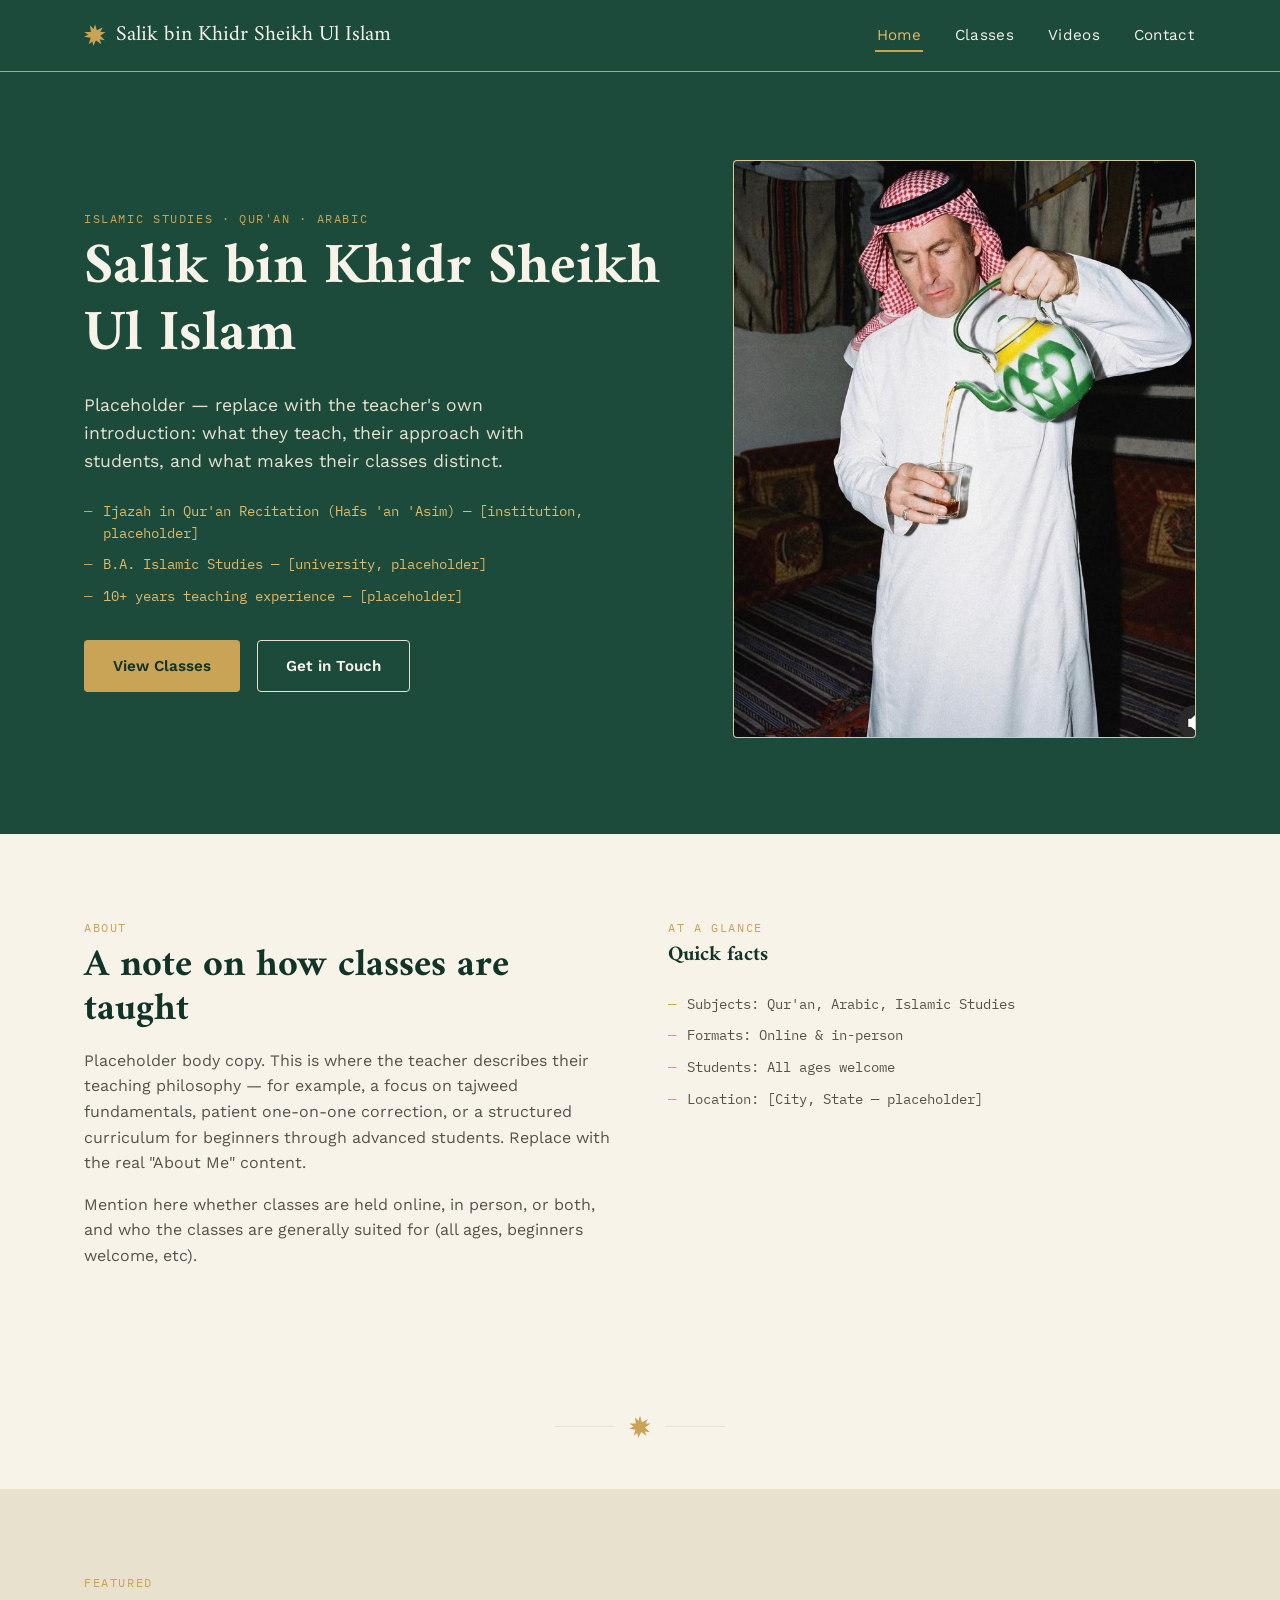
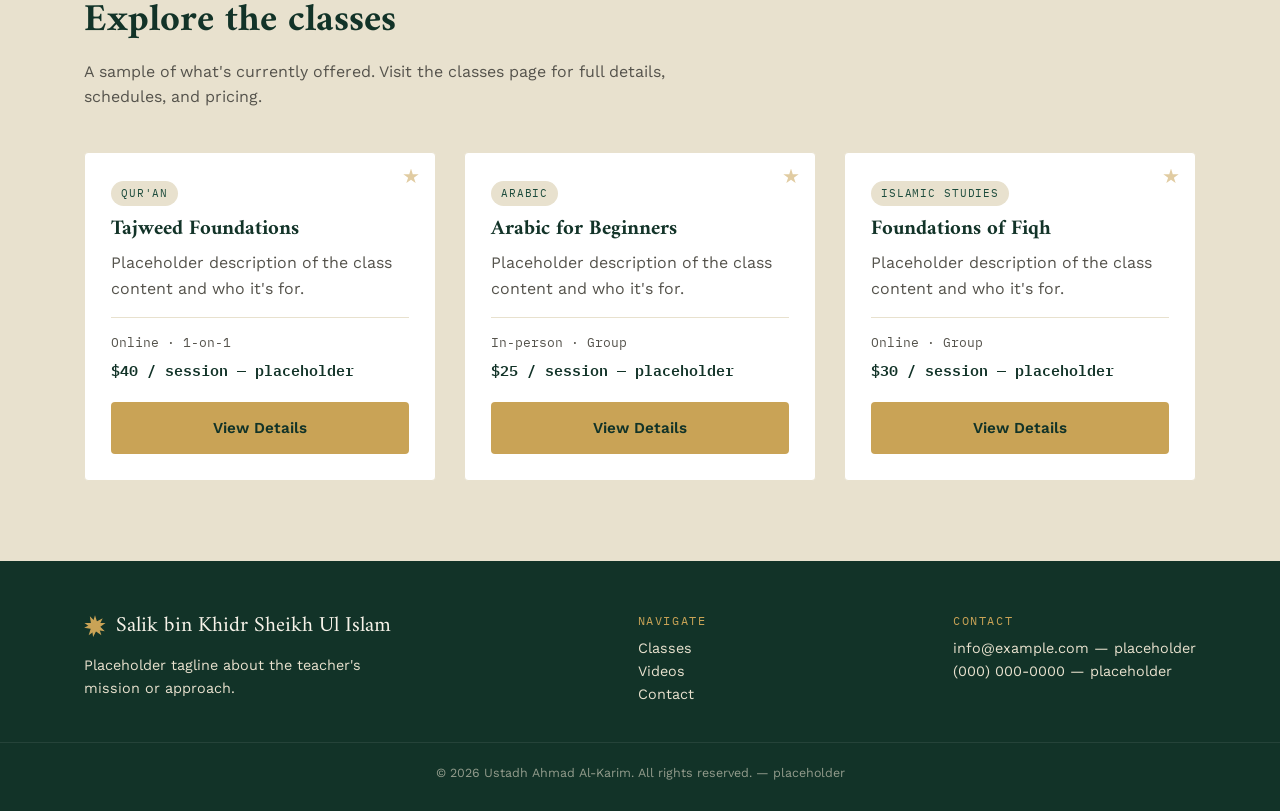
==== index.html @ 5590d470 "Added a home page, contact page, classes page, script page, css page, and video page. Goals: get fee" ====
<!DOCTYPE html>
<html lang="en">
<head>
<meta charset="UTF-8">
<meta name="viewport" content="width=device-width, initial-scale=1.0">
<title>Salik bin Khidr Sheikh Ul Islam</title>
<link rel="preconnect" href="https://fonts.googleapis.com">
<link href="https://fonts.googleapis.com/css2?family=Amiri:ital,wght@0,400;0,700;1,400&family=Work+Sans:wght@400;500;600;700&family=IBM+Plex+Mono:wght@400;500&display=swap" rel="stylesheet">
<link rel="stylesheet" href="styles.css">
</head>
<body>

<header class="site-header">
  <div class="container">
    <a href="index.html" class="brand"><span class="star"></span> Salik bin Khidr Sheikh Ul Islam</a>
    <button class="nav-toggle" aria-label="Toggle navigation" aria-expanded="false">&#9776;</button>
    <nav class="main-nav">
      <ul>
        <li><a href="index.html" class="active">Home</a></li>
        <li><a href="classes.html">Classes</a></li>
        <li><a href="videos.html">Videos</a></li>
        <li><a href="contact.html">Contact</a></li>
      </ul>
    </nav>
  </div>
</header>

<section class="hero">
  <div class="container hero-grid">
    <div>
      <span class="eyebrow">Islamic Studies &middot; Qur'an &middot; Arabic</span>
      <h1 style="color:var(--ivory)">Salik bin Khidr Sheikh Ul Islam</h1>
      <p class="lede">Placeholder — replace with the teacher's own introduction: what they teach, their approach with students, and what makes their classes distinct.</p>
      <ul class="credentials-list">
        <li>Ijazah in Qur'an Recitation (Hafs 'an 'Asim) — [institution, placeholder]</li>
        <li>B.A. Islamic Studies — [university, placeholder]</li>
        <li>10+ years teaching experience — [placeholder]</li>
      </ul>
      <a href="classes.html" class="btn btn-primary">View Classes</a>
      <a href="contact.html" class="btn btn-outline" style="margin-left:12px;">Get in Touch</a>
    </div>
    <img class="hero-portrait" src="shaykhgoodman.jpeg" alt="Portrait of Ustadh Ahmad Al-Karim">
  </div>
</section>

<section>
  <div class="container about-grid">
    <div>
      <span class="eyebrow">About</span>
      <h2>A note on how classes are taught</h2>
      <p>Placeholder body copy. This is where the teacher describes their teaching philosophy — for example, a focus on tajweed fundamentals, patient one-on-one correction, or a structured curriculum for beginners through advanced students. Replace with the real "About Me" content.</p>
      <p>Mention here whether classes are held online, in person, or both, and who the classes are generally suited for (all ages, beginners welcome, etc).</p>
    </div>
    <div>
      <span class="eyebrow">At a glance</span>
      <h3>Quick facts</h3>
      <ul class="credentials-list" style="color:var(--ink-soft)">
        <li style="color:var(--ink-soft)">Subjects: Qur'an, Arabic, Islamic Studies</li>
        <li style="color:var(--ink-soft)">Formats: Online &amp; in-person</li>
        <li style="color:var(--ink-soft)">Students: All ages welcome</li>
        <li style="color:var(--ink-soft)">Location: [City, State — placeholder]</li>
      </ul>
    </div>
  </div>
</section>

<div class="star-divider"><span class="star"></span></div>

<section class="alt">
  <div class="container">
    <div class="section-head">
      <span class="eyebrow">Featured</span>
      <h2>Explore the classes</h2>
      <p>A sample of what's currently offered. Visit the classes page for full details, schedules, and pricing.</p>
    </div>
    <div class="class-grid">
      <div class="class-card">
        <span class="class-tag">Qur'an</span>
        <h3>Tajweed Foundations</h3>
        <p>Placeholder description of the class content and who it's for.</p>
        <div class="class-meta">
          <span>Online &middot; 1-on-1</span>
          <span class="price">$40 / session — placeholder</span>
        </div>
        <a href="classes.html" class="btn btn-primary btn-block">View Details</a>
      </div>
      <div class="class-card">
        <span class="class-tag">Arabic</span>
        <h3>Arabic for Beginners</h3>
        <p>Placeholder description of the class content and who it's for.</p>
        <div class="class-meta">
          <span>In-person &middot; Group</span>
          <span class="price">$25 / session — placeholder</span>
        </div>
        <a href="classes.html" class="btn btn-primary btn-block">View Details</a>
      </div>
      <div class="class-card">
        <span class="class-tag">Islamic Studies</span>
        <h3>Foundations of Fiqh</h3>
        <p>Placeholder description of the class content and who it's for.</p>
        <div class="class-meta">
          <span>Online &middot; Group</span>
          <span class="price">$30 / session — placeholder</span>
        </div>
        <a href="classes.html" class="btn btn-primary btn-block">View Details</a>
      </div>
    </div>
  </div>
</section>

<footer>
  <div class="container">
    <div>
      <div class="brand" style="margin-bottom:10px;"><span class="star"></span> Salik bin Khidr Sheikh Ul Islam</div>
      <p style="color:var(--sage); max-width:32ch;">Placeholder tagline about the teacher's mission or approach.</p>
    </div>
    <div>
      <span class="eyebrow">Navigate</span><br>
      <a href="classes.html">Classes</a><br>
      <a href="videos.html">Videos</a><br>
      <a href="contact.html">Contact</a>
    </div>
    <div>
      <span class="eyebrow">Contact</span><br>
      <a href="mailto:info@example.com">info@example.com — placeholder</a><br>
      <a href="tel:+10000000000">(000) 000-0000 — placeholder</a>
    </div>
  </div>
  <div class="footer-bottom">&copy; 2026 Ustadh Ahmad Al-Karim. All rights reserved. — placeholder</div>
</footer>

<script src="script.js"></script>
</body>
</html>
---- styles.css ----
/* ===========================================================
   Design tokens
   =========================================================== */
:root{
  --emerald:      #1C4B3C;
  --emerald-dark: #123328;
  --gold:         #C9A356;
  --gold-bright:  #E0BA6B;
  --ivory:        #F7F3E9;
  --sage:         #E8E1CE;
  --ink:          #232323;
  --ink-soft:     #55534C;
  --white:        #FFFFFF;

  --font-display: 'Amiri', serif;
  --font-body:    'Work Sans', sans-serif;
  --font-mono:    'IBM Plex Mono', monospace;

  --radius: 4px;
  --max-width: 1160px;
}

*{ box-sizing: border-box; }
html{ scroll-behavior: smooth; }

body{
  margin: 0;
  background: var(--ivory);
  color: var(--ink);
  font-family: var(--font-body);
  line-height: 1.6;
  -webkit-font-smoothing: antialiased;
}

img{ max-width: 100%; display: block; }
a{ color: inherit; text-decoration: none; }

h1, h2, h3{
  font-family: var(--font-display);
  color: var(--emerald-dark);
  margin: 0 0 0.4em;
  line-height: 1.15;
}

h1{ font-size: clamp(2.4rem, 5vw, 3.6rem); }
h2{ font-size: clamp(1.8rem, 3.4vw, 2.4rem); }
h3{ font-size: 1.3rem; }

p{ margin: 0 0 1em; color: var(--ink-soft); }

.eyebrow{
  font-family: var(--font-mono);
  font-size: 0.72rem;
  letter-spacing: 0.14em;
  text-transform: uppercase;
  color: var(--gold);
  display: inline-block;
  margin-bottom: 0.6em;
}

.container{
  max-width: var(--max-width);
  margin: 0 auto;
  padding: 0 24px;
}

/* focus visibility */
a:focus-visible, button:focus-visible, input:focus-visible, textarea:focus-visible{
  outline: 2px solid var(--gold);
  outline-offset: 3px;
}

@media (prefers-reduced-motion: reduce){
  *{ animation: none !important; transition: none !important; }
  html{ scroll-behavior: auto; }
}

/* ===========================================================
   Star motif (signature element) — used sparingly
   =========================================================== */
.star{
  width: 22px; height: 22px;
  position: relative;
  display: inline-block;
}
.star::before, .star::after{
  content:"";
  position:absolute; inset:0;
  background: currentColor;
  clip-path: polygon(50% 0%, 61% 35%, 98% 35%, 68% 57%, 79% 91%, 50% 70%, 21% 91%, 32% 57%, 2% 35%, 39% 35%);
}
.star::after{ transform: rotate(45deg); }

.star-divider{
  display:flex; align-items:center; justify-content:center;
  gap: 14px;
  margin: 3.2rem 0;
  color: var(--gold);
}
.star-divider::before, .star-divider::after{
  content:"";
  height:1px; width: 60px;
  background: var(--sage);
}

/* ===========================================================
   Header / nav
   =========================================================== */

.site-header {
  background: var(--emerald);
  color: var(--ivory);
  position: sticky; top:0; z-index: 50;
  border-bottom: 1px solid var(--gold); /* Adds border */
}
.site-header .container{
  display:flex; align-items:center; justify-content:space-between;
  padding-top: 18px; padding-bottom: 18px;
}
.brand{
  font-family: var(--font-display);
  font-size: 1.35rem;
  color: var(--ivory);
  display:flex; align-items:center; gap:10px;
}
.brand .star{ color: var(--gold); }

nav.main-nav ul{
  list-style:none; display:flex; gap: 30px;
  margin:0; padding:0;
}
nav.main-nav a{
  font-size: 0.95rem;
  letter-spacing: 0.02em;
  padding: 6px 2px;
  border-bottom: 2px solid transparent;
  transition: border-color .15s ease, color .15s ease;
}
nav.main-nav a:hover, nav.main-nav a.active{
  border-color: var(--gold);
  color: var(--gold-bright);
}

.nav-toggle{
  display:none;
  background:none; border:none; color: var(--ivory);
  font-size: 1.6rem; cursor:pointer;
}

@media (max-width: 760px){
  nav.main-nav{
    position:absolute; top:100%; left:0; right:0;
    background: var(--emerald-dark);
    max-height:0; overflow:hidden;
    transition: max-height .25s ease;
  }
  nav.main-nav.open{ max-height: 300px; }
  nav.main-nav ul{
    flex-direction:column; gap:0;
  }
  nav.main-nav ul li{
    border-top: 1px solid rgba(255,255,255,.08);
  }
  nav.main-nav a{
    display:block; padding: 14px 24px;
  }
  .nav-toggle{ display:block; }
}

/* ===========================================================
   Hero
   =========================================================== */
.hero{
  background: var(--emerald);
  color: var(--ivory);
  position: relative;
  overflow:hidden;
  padding: 88px 0 96px;
}
.hero::after{
  content:"";
  position:absolute;
  right:-120px; top:-120px;
  width: 420px; height:420px;
  border: 1px solid rgba(201,163,86,.35);
  clip-path: polygon(50% 0%, 61% 35%, 98% 35%, 68% 57%, 79% 91%, 50% 70%, 21% 91%, 32% 57%, 2% 35%, 39% 35%);
  transform: rotate(12deg);
  opacity: .5;
}
.hero-grid{
  display:grid;
  grid-template-columns: 1.3fr 1fr;
  gap: 48px;
  align-items:center;
  position:relative;
  z-index:1;
}
.hero p.lede{
  color: var(--sage);
  font-size: 1.1rem;
  max-width: 46ch;
}
.credentials-list{
  list-style:none; padding:0; margin: 1.6em 0 2em;
  display:flex; flex-direction:column; gap: 10px;
}
.credentials-list li{
  font-family: var(--font-mono);
  font-size: 0.85rem;
  color: var(--gold-bright);
  padding-left: 1.4em;
  position:relative;
}
.credentials-list li::before{
  content:"—";
  position:absolute; left:0; color: var(--gold);
}
.hero-portrait{
  aspect-ratio: 4/5;
  background: var(--sage);
  border-radius: var(--radius);
  display:flex; align-items:center; justify-content:center;
  color: var(--ink-soft);
  font-family: var(--font-mono);
  font-size: 0.8rem;
  border: 1px solid rgba(201,163,86,.4);
  object-fit: cover;   /* ← add this */
}

@media (max-width: 760px){
  .hero-grid{ grid-template-columns: 1fr; }
  .hero-portrait{ max-width: 260px; margin: 0 auto; }
}

/* buttons */
.btn{
  display:inline-block;
  font-family: var(--font-body);
  font-weight: 600;
  font-size: 0.95rem;
  padding: 13px 28px;
  border-radius: var(--radius);
  cursor:pointer;
  border: 1px solid transparent;
  transition: transform .12s ease, background .15s ease, color .15s ease;
}
.btn-primary{
  background: var(--gold);
  color: var(--emerald-dark);
}
.btn-primary:hover{ background: var(--gold-bright); transform: translateY(-1px); }
.btn-outline{
  background: transparent;
  border-color: var(--sage);
  color: var(--ivory);
}
.btn-outline:hover{ border-color: var(--gold); color: var(--gold-bright); }
.btn-block{ width:100%; text-align:center; }

/* ===========================================================
   Sections (generic)
   =========================================================== */
section{ padding: 80px 0; }
section.alt{ background: var(--sage); }

.section-head{
  max-width: 640px;
  margin-bottom: 2.6rem;
}

/* about grid */
.about-grid{
  display:grid; grid-template-columns: 1fr 1fr; gap: 56px;
  align-items:start;
}
@media (max-width: 760px){ .about-grid{ grid-template-columns:1fr; } }

/* ===========================================================
   Class cards
   =========================================================== */
.class-grid{
  display:grid;
  grid-template-columns: repeat(auto-fit, minmax(280px, 1fr));
  gap: 28px;
}
.class-card{
  background: var(--white);
  border: 1px solid var(--sage);
  border-radius: var(--radius);
  padding: 28px 26px 26px;
  position:relative;
  display:flex; flex-direction:column;
}
.class-card::before{
  content:"";
  position:absolute; top:16px; right:16px;
  width:16px; height:16px;
  color: var(--gold);
  clip-path: polygon(50% 0%, 61% 35%, 98% 35%, 68% 57%, 79% 91%, 50% 70%, 21% 91%, 32% 57%, 2% 35%, 39% 35%);
  background: currentColor;
  opacity: .55;
}
.class-tag{
  font-family: var(--font-mono);
  font-size: 0.68rem;
  letter-spacing: 0.08em;
  text-transform: uppercase;
  color: var(--emerald);
  background: var(--sage);
  padding: 4px 10px;
  border-radius: 999px;
  display:inline-block;
  margin-bottom: 12px;
  width: fit-content;
}
.class-meta{
  font-family: var(--font-mono);
  font-size: 0.82rem;
  color: var(--ink-soft);
  border-top: 1px solid var(--sage);
  margin-top: auto;
  padding-top: 14px;
  display:flex; flex-direction:column; gap:6px;
}
.class-meta .price{
  color: var(--emerald-dark);
  font-weight:600;
  font-size: 0.95rem;
}
.class-card .btn{ margin-top: 18px; }

.filter-bar{
  display:flex; flex-wrap:wrap; gap:10px;
  margin-bottom: 2.4rem;
}
.filter-chip{
  font-family: var(--font-mono);
  font-size: 0.78rem;
  padding: 8px 16px;
  border: 1px solid var(--emerald);
  border-radius: 999px;
  background: transparent;
  color: var(--emerald);
  cursor:pointer;
}
.filter-chip.active, .filter-chip:hover{
  background: var(--emerald);
  color: var(--ivory);
}

/* ===========================================================
   Contact
   =========================================================== */
.contact-grid{
  display:grid; grid-template-columns: 1fr 1fr; gap: 56px;
}
@media (max-width: 760px){ .contact-grid{ grid-template-columns:1fr; } }

.info-block{ margin-bottom: 1.8rem; }
.info-block .label{
  font-family: var(--font-mono);
  font-size: 0.72rem;
  text-transform:uppercase;
  letter-spacing:.1em;
  color: var(--gold);
  display:block;
  margin-bottom: 4px;
}

form.contact-form{
  display:flex; flex-direction:column; gap: 18px;
}
.field label{
  display:block; font-size: 0.85rem;
  margin-bottom: 6px; color: var(--ink);
  font-weight:600;
}
.field input, .field textarea, .field select{
  width:100%;
  font-family: var(--font-body);
  font-size: 0.95rem;
  padding: 12px 14px;
  border: 1px solid var(--sage);
  border-radius: var(--radius);
  background: var(--white);
  color: var(--ink);
}
.field textarea{ resize: vertical; min-height: 120px; }

.map-frame{
  border: 1px solid var(--sage);
  border-radius: var(--radius);
  aspect-ratio: 4/3;
  overflow:hidden;
}
.map-frame iframe{ width:100%; height:100%; border:0; }

/* ===========================================================
   Videos
   =========================================================== */
.video-grid{
  display:grid;
  grid-template-columns: repeat(auto-fit, minmax(300px, 1fr));
  gap: 30px;
}
.video-card{
  background: var(--white);
  border: 1px solid var(--sage);
  border-radius: var(--radius);
  overflow:hidden;
}
.video-frame{
  aspect-ratio: 16/9;
  background: var(--emerald-dark);
  position:relative;
}
.video-frame iframe, .video-frame video{
  width:100%; height:100%; border:0;
}
.video-info{ padding: 18px 20px; }
.video-info .class-tag{ margin-bottom: 8px; }

/* ===========================================================
   Footer
   =========================================================== */
footer{
  background: var(--emerald-dark);
  color: var(--sage);
  padding: 48px 0 28px;
  font-size: 0.9rem;
}
footer .container{
  display:flex; flex-wrap:wrap; justify-content:space-between; gap:24px;
}
footer a:hover{ color: var(--gold-bright); }
.footer-bottom{
  border-top: 1px solid rgba(255,255,255,.08);
  margin-top: 28px; padding-top: 20px;
  font-size: 0.78rem; color: rgba(232,225,206,.6);
  text-align:center;
}
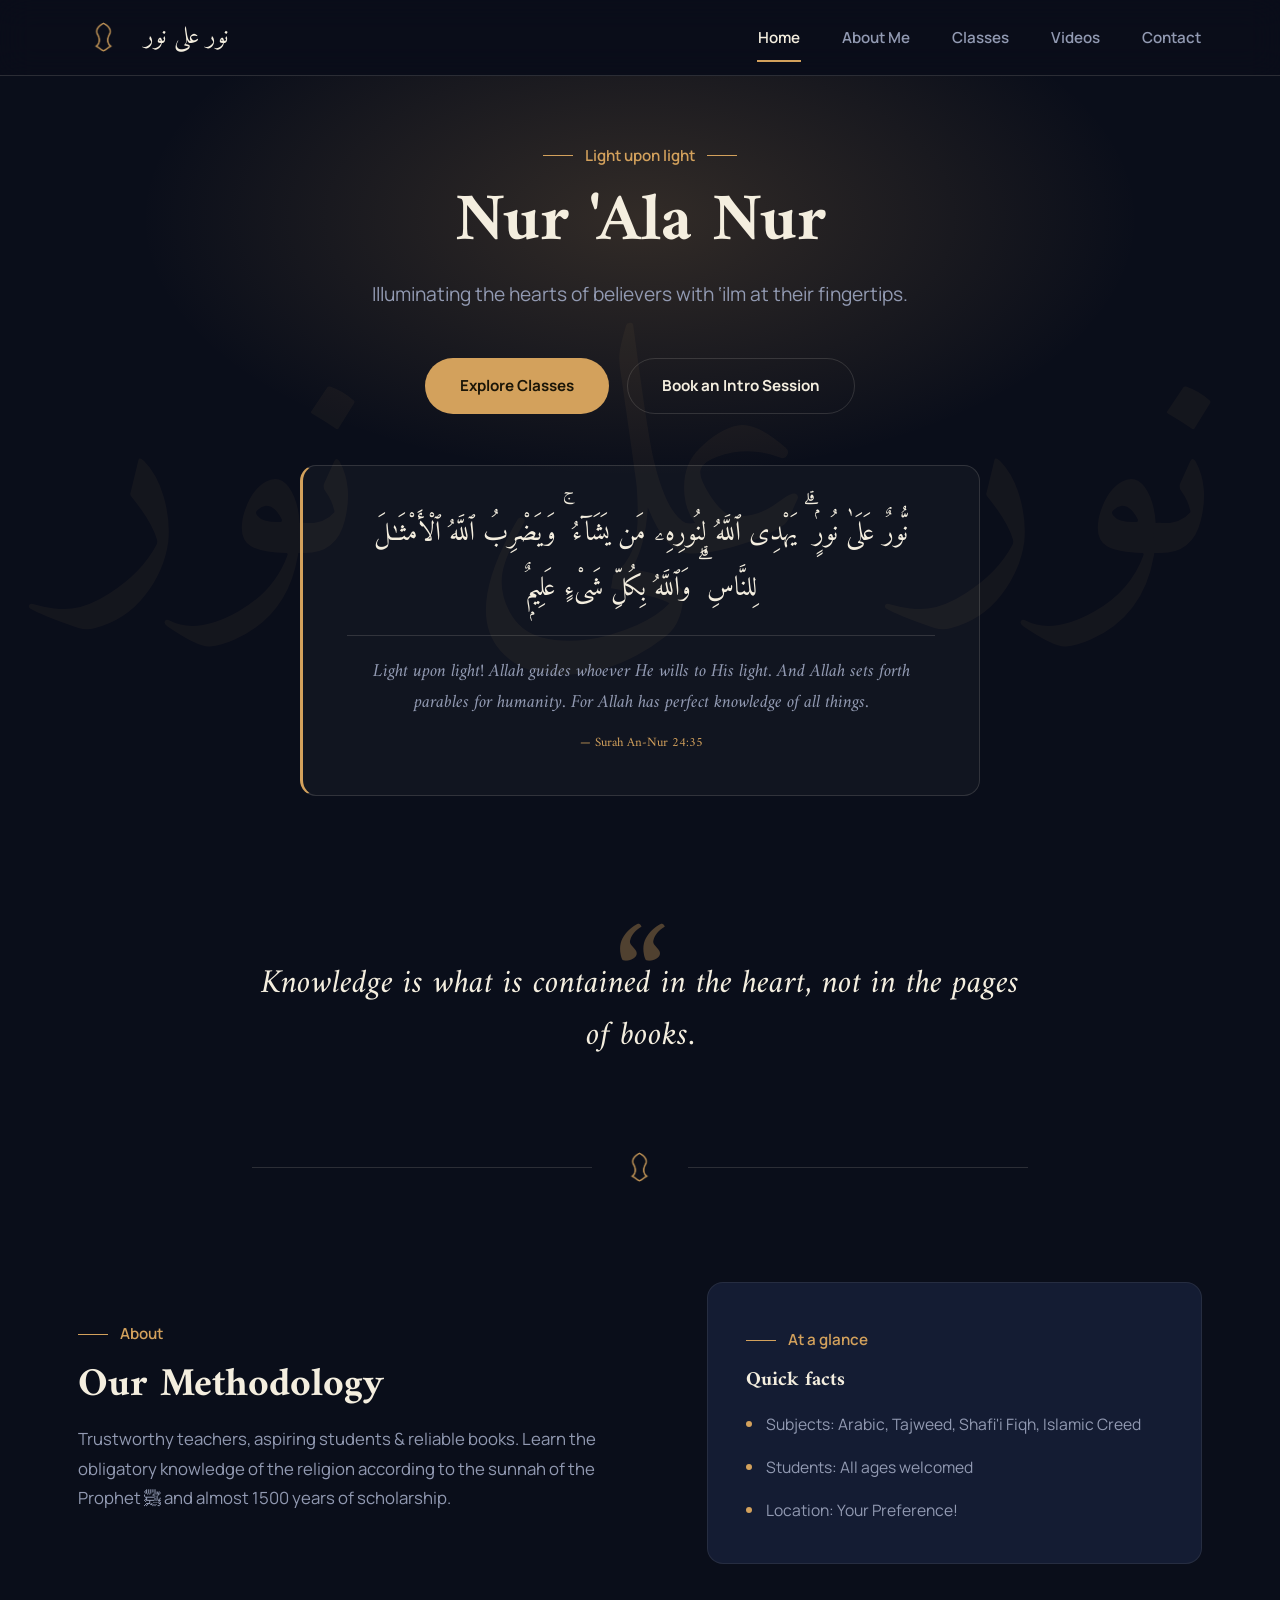
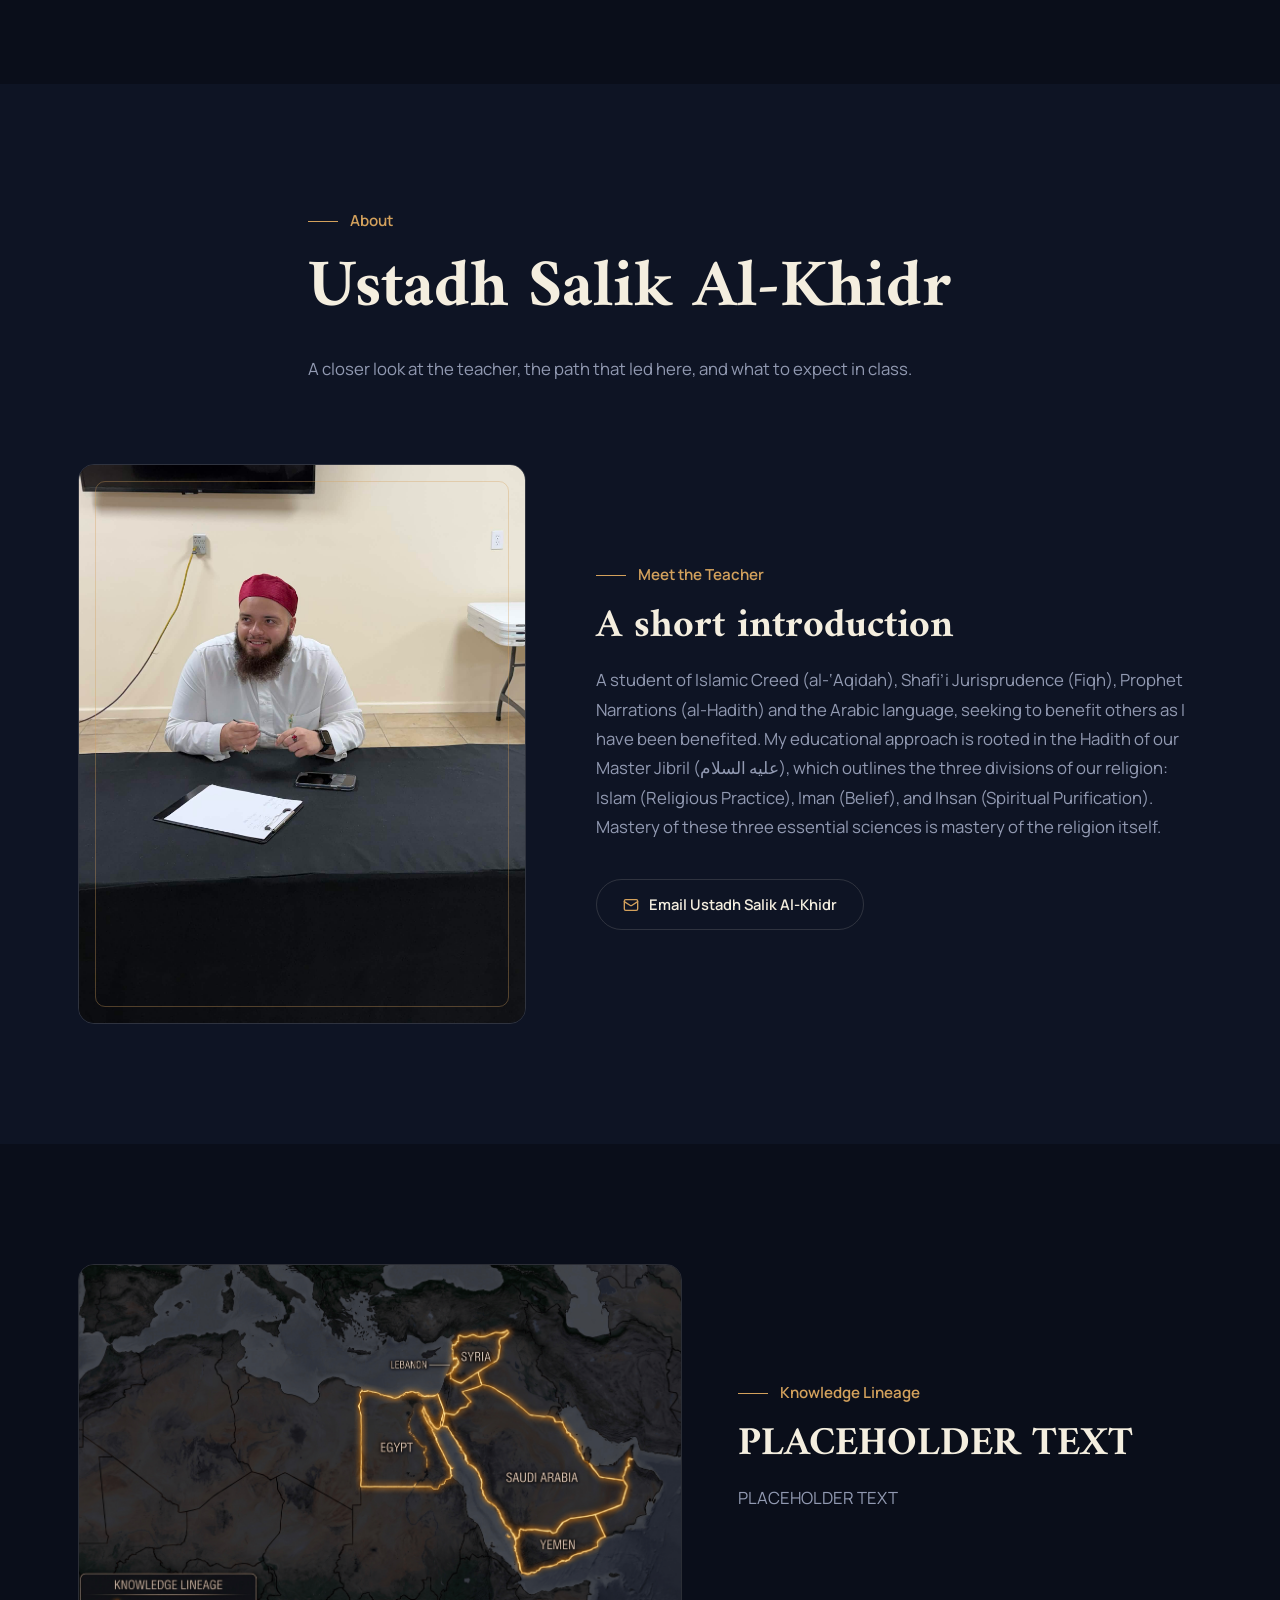
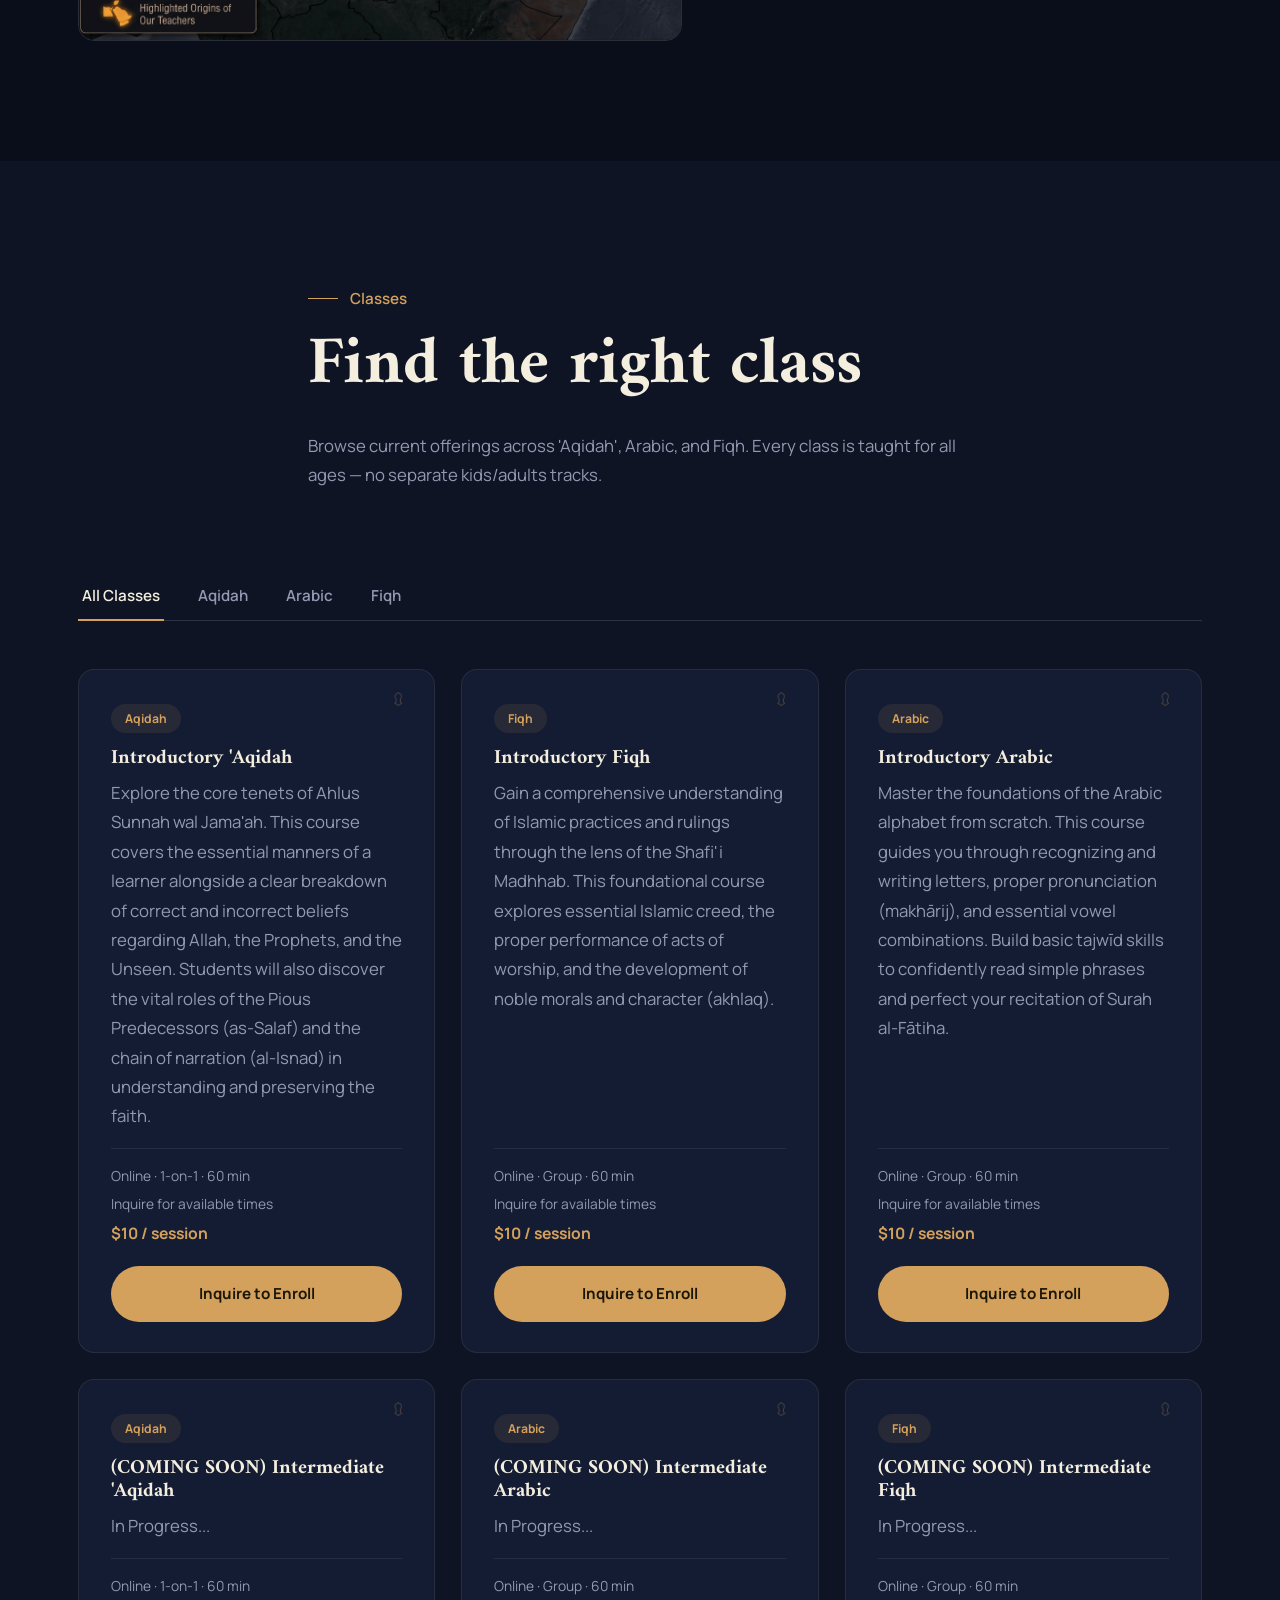
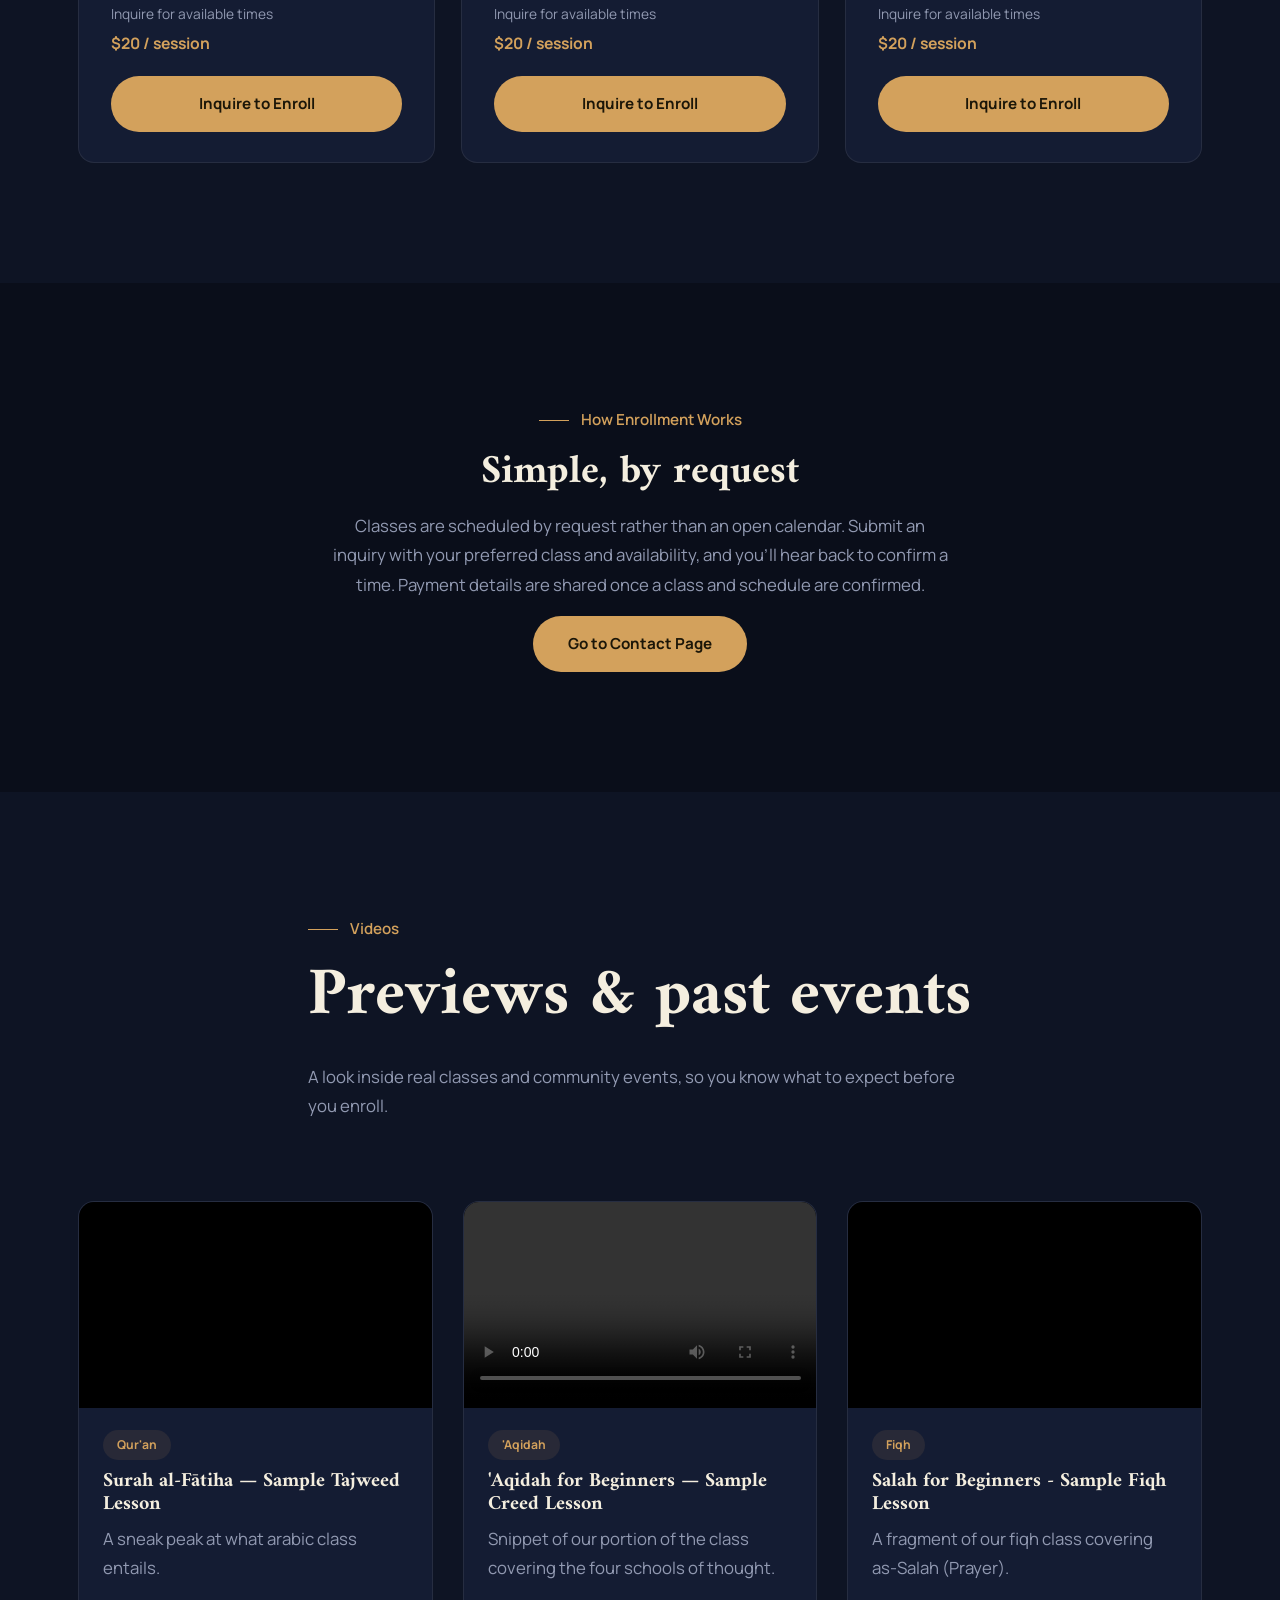
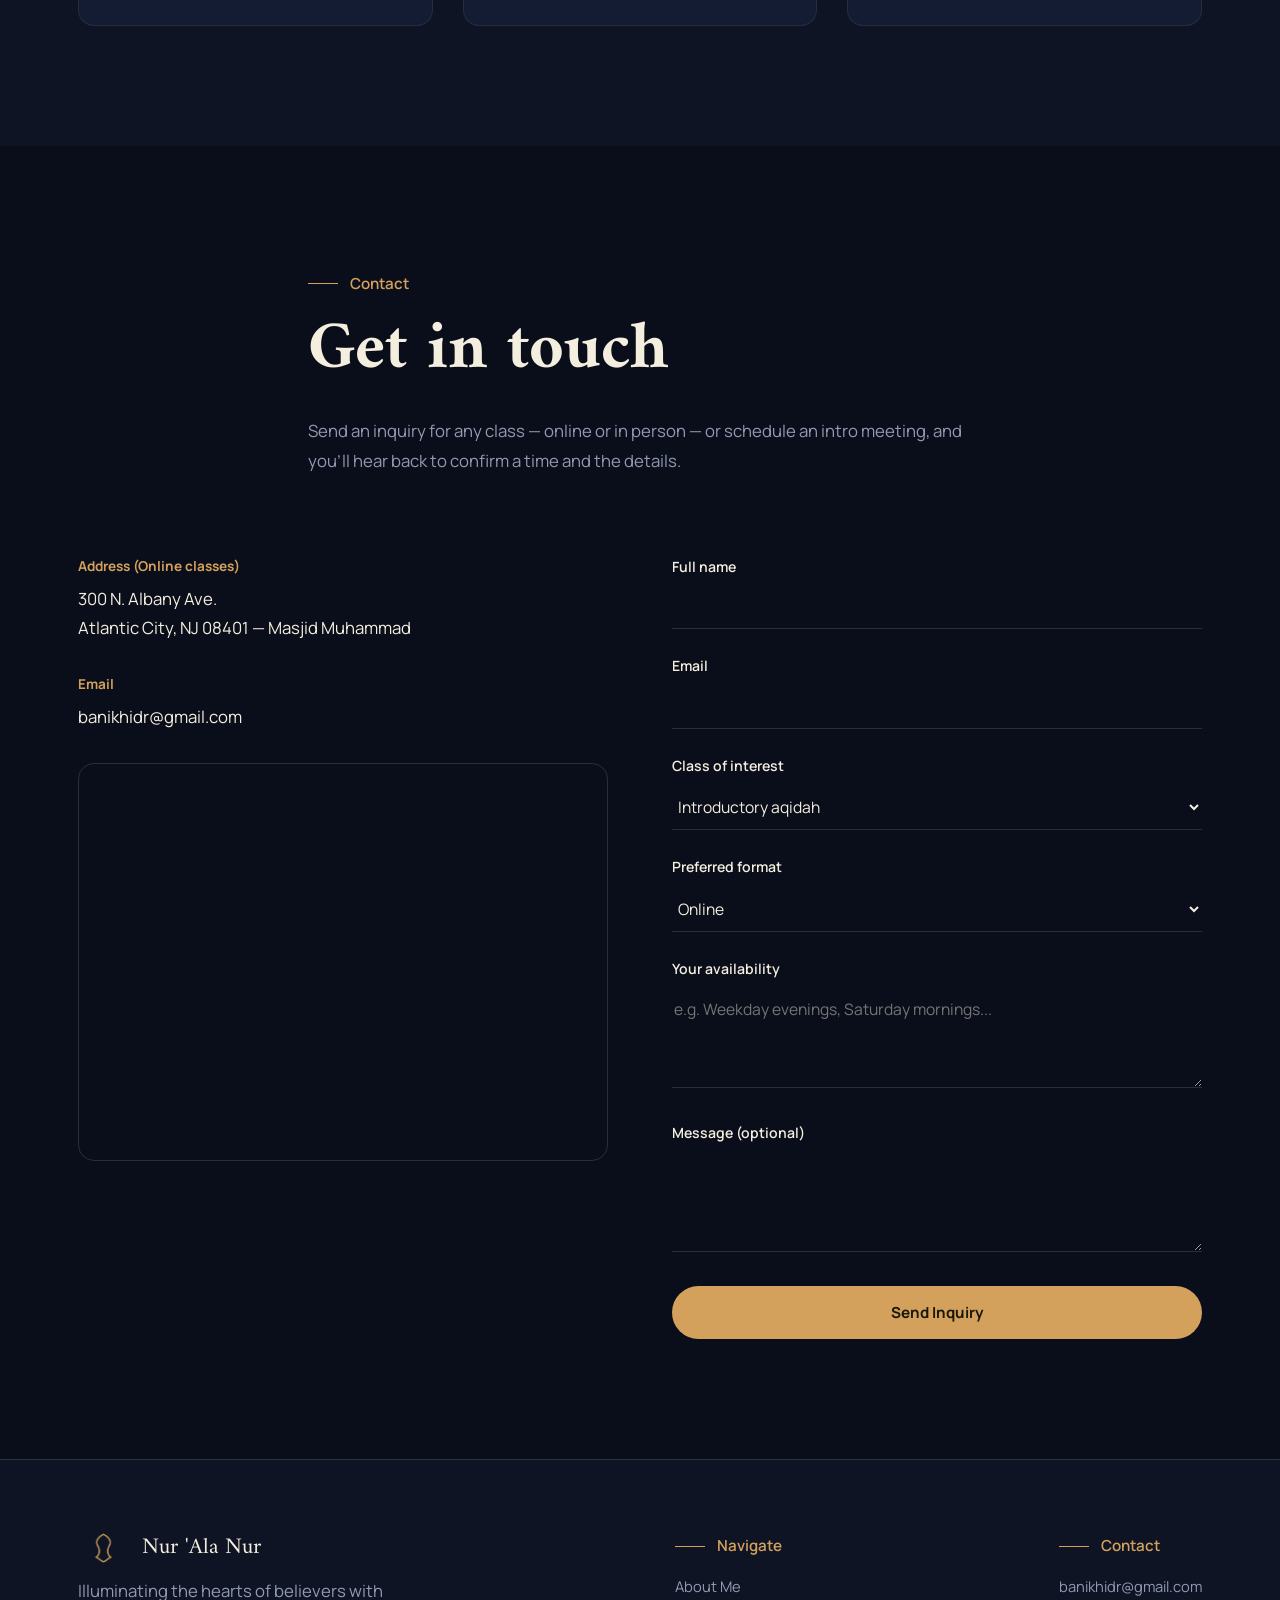
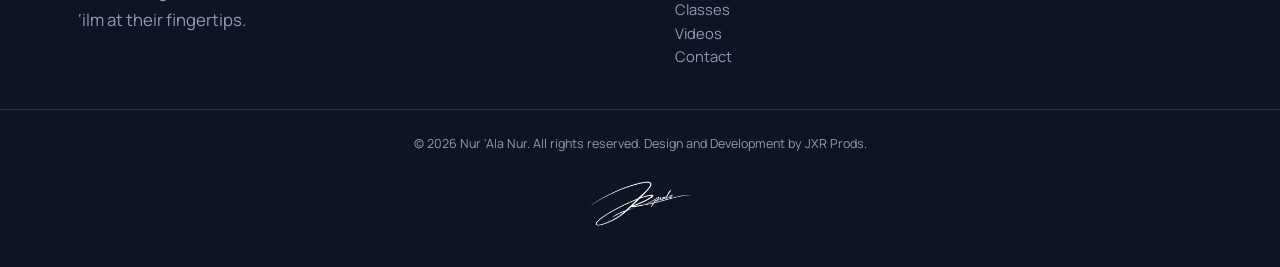
==== commit 90dbbcba: "COMPLETE OVERHAUL ON DESIGN. Used ai to make a complete overhaul on the design. NOTE: the colors are" ====
--- a/index.html
+++ b/index.html
@@ -1,134 +1,383 @@
 <!DOCTYPE html>
 <html lang="en">
+
 <head>
-<meta charset="UTF-8">
-<meta name="viewport" content="width=device-width, initial-scale=1.0">
-<title>Salik bin Khidr Sheikh Ul Islam</title>
-<link rel="preconnect" href="https://fonts.googleapis.com">
-<link href="https://fonts.googleapis.com/css2?family=Amiri:ital,wght@0,400;0,700;1,400&family=Work+Sans:wght@400;500;600;700&family=IBM+Plex+Mono:wght@400;500&display=swap" rel="stylesheet">
-<link rel="stylesheet" href="styles.css">
+  <meta charset="UTF-8">
+  <meta name="viewport" content="width=device-width, initial-scale=1.0">
+  <title>Nur 'Ala Nur — Ustadh Salik Al-Khidr</title>
+  <link rel="preconnect" href="https://fonts.googleapis.com">
+  <link
+    href="https://fonts.googleapis.com/css2?family=Amiri:ital,wght@0,400;0,700;1,400&family=Manrope:wght@400;500;600;700;800&display=swap"
+    rel="stylesheet">
+  <link rel="stylesheet" href="styles.css">
 </head>
+
 <body>
 
-<header class="site-header">
-  <div class="container">
-    <a href="index.html" class="brand"><span class="star"></span> Salik bin Khidr Sheikh Ul Islam</a>
-    <button class="nav-toggle" aria-label="Toggle navigation" aria-expanded="false">&#9776;</button>
-    <nav class="main-nav">
-      <ul>
-        <li><a href="index.html" class="active">Home</a></li>
-        <li><a href="classes.html">Classes</a></li>
-        <li><a href="videos.html">Videos</a></li>
-        <li><a href="contact.html">Contact</a></li>
-      </ul>
-    </nav>
-  </div>
-</header>
-
-<section class="hero">
-  <div class="container hero-grid">
-    <div>
-      <span class="eyebrow">Islamic Studies &middot; Qur'an &middot; Arabic</span>
-      <h1 style="color:var(--ivory)">Salik bin Khidr Sheikh Ul Islam</h1>
-      <p class="lede">Placeholder — replace with the teacher's own introduction: what they teach, their approach with students, and what makes their classes distinct.</p>
-      <ul class="credentials-list">
-        <li>Ijazah in Qur'an Recitation (Hafs 'an 'Asim) — [institution, placeholder]</li>
-        <li>B.A. Islamic Studies — [university, placeholder]</li>
-        <li>10+ years teaching experience — [placeholder]</li>
-      </ul>
-      <a href="classes.html" class="btn btn-primary">View Classes</a>
-      <a href="contact.html" class="btn btn-outline" style="margin-left:12px;">Get in Touch</a>
-    </div>
-    <img class="hero-portrait" src="shaykhgoodman.jpeg" alt="Portrait of Ustadh Ahmad Al-Karim">
-  </div>
-</section>
-
-<section>
-  <div class="container about-grid">
-    <div>
-      <span class="eyebrow">About</span>
-      <h2>A note on how classes are taught</h2>
-      <p>Placeholder body copy. This is where the teacher describes their teaching philosophy — for example, a focus on tajweed fundamentals, patient one-on-one correction, or a structured curriculum for beginners through advanced students. Replace with the real "About Me" content.</p>
-      <p>Mention here whether classes are held online, in person, or both, and who the classes are generally suited for (all ages, beginners welcome, etc).</p>
-    </div>
-    <div>
-      <span class="eyebrow">At a glance</span>
-      <h3>Quick facts</h3>
-      <ul class="credentials-list" style="color:var(--ink-soft)">
-        <li style="color:var(--ink-soft)">Subjects: Qur'an, Arabic, Islamic Studies</li>
-        <li style="color:var(--ink-soft)">Formats: Online &amp; in-person</li>
-        <li style="color:var(--ink-soft)">Students: All ages welcome</li>
-        <li style="color:var(--ink-soft)">Location: [City, State — placeholder]</li>
-      </ul>
-    </div>
-  </div>
-</section>
-
-<div class="star-divider"><span class="star"></span></div>
-
-<section class="alt">
-  <div class="container">
-    <div class="section-head">
-      <span class="eyebrow">Featured</span>
-      <h2>Explore the classes</h2>
-      <p>A sample of what's currently offered. Visit the classes page for full details, schedules, and pricing.</p>
-    </div>
-    <div class="class-grid">
-      <div class="class-card">
-        <span class="class-tag">Qur'an</span>
-        <h3>Tajweed Foundations</h3>
-        <p>Placeholder description of the class content and who it's for.</p>
-        <div class="class-meta">
-          <span>Online &middot; 1-on-1</span>
-          <span class="price">$40 / session — placeholder</span>
-        </div>
-        <a href="classes.html" class="btn btn-primary btn-block">View Details</a>
-      </div>
-      <div class="class-card">
-        <span class="class-tag">Arabic</span>
-        <h3>Arabic for Beginners</h3>
-        <p>Placeholder description of the class content and who it's for.</p>
-        <div class="class-meta">
-          <span>In-person &middot; Group</span>
-          <span class="price">$25 / session — placeholder</span>
-        </div>
-        <a href="classes.html" class="btn btn-primary btn-block">View Details</a>
-      </div>
-      <div class="class-card">
-        <span class="class-tag">Islamic Studies</span>
-        <h3>Foundations of Fiqh</h3>
-        <p>Placeholder description of the class content and who it's for.</p>
-        <div class="class-meta">
-          <span>Online &middot; Group</span>
-          <span class="price">$30 / session — placeholder</span>
-        </div>
-        <a href="classes.html" class="btn btn-primary btn-block">View Details</a>
-      </div>
-    </div>
-  </div>
-</section>
-
-<footer>
-  <div class="container">
-    <div>
-      <div class="brand" style="margin-bottom:10px;"><span class="star"></span> Salik bin Khidr Sheikh Ul Islam</div>
-      <p style="color:var(--sage); max-width:32ch;">Placeholder tagline about the teacher's mission or approach.</p>
-    </div>
-    <div>
-      <span class="eyebrow">Navigate</span><br>
-      <a href="classes.html">Classes</a><br>
-      <a href="videos.html">Videos</a><br>
-      <a href="contact.html">Contact</a>
-    </div>
-    <div>
-      <span class="eyebrow">Contact</span><br>
-      <a href="mailto:info@example.com">info@example.com — placeholder</a><br>
-      <a href="tel:+10000000000">(000) 000-0000 — placeholder</a>
-    </div>
-  </div>
-  <div class="footer-bottom">&copy; 2026 Ustadh Ahmad Al-Karim. All rights reserved. — placeholder</div>
-</footer>
-
-<script src="script.js"></script>
+  <header class="site-header">
+    <div class="container">
+      <div class="header-left">
+        <span class="sandal-logo"></span>
+        <a href="#home" class="brand-text">نور على نور</a>
+      </div>
+      <button class="nav-toggle" aria-label="Toggle navigation" aria-expanded="false">&#9776;</button>
+      <nav class="main-nav">
+        <ul>
+          <li><a href="#home" class="active">Home</a></li>
+          <li><a href="#about">About Me</a></li>
+          <li><a href="#classes">Classes</a></li>
+          <li><a href="#videos">Videos</a></li>
+          <li><a href="#contact">Contact</a></li>
+        </ul>
+      </nav>
+    </div>
+  </header>
+
+  <!-- ===================== HOME ===================== -->
+  <section id="home" class="hero">
+    <div class="hero-watermark" aria-hidden="true"><span>نور على نور</span></div>
+    <div class="container hero-inner">
+      <span class="tag-label">Light upon light</span>
+      <h1>Nur 'Ala Nur</h1>
+      <p class="hero-tagline">Illuminating the hearts of believers with ‘ilm at their fingertips.</p>
+      <div class="hero-cta">
+        <a href="#classes" class="btn btn-primary">Explore Classes</a>
+        <a href="#contact" class="btn btn-outline">Book an Intro Session</a>
+      </div>
+      <div class="verse-panel">
+        <p class="hero-verse-ar" dir="rtl" lang="ar"> نُّورٌ عَلَىٰ نُورٍۢ ۗ يَهْدِى ٱللَّهُ لِنُورِهِۦ مَن يَشَآءُ ۚ
+          وَيَضْرِبُ ٱللَّهُ ٱلْأَمْثَـٰلَ لِلنَّاسِ ۗ وَٱللَّهُ بِكُلِّ شَىْءٍ عَلِيمٌۭ </p>
+        <p class="hero-verse-en">Light upon light! Allah guides whoever He wills to His light. And Allah sets forth
+          parables for humanity. For Allah has perfect knowledge of all things.<span class="hero-verse-ref">— Surah
+            An-Nur 24:35</span></p>
+      </div>
+    </div>
+  </section>
+
+  <section class="mission-section">
+    <div class="container">
+      <p class="mission-quote">Knowledge is what is contained in the heart, not in the pages of books.</p>
+    </div>
+  </section>
+
+  <div class="divider"><span class="sandal-logo"></span></div>
+
+  <section style="padding-top:0;">
+    <div class="container method-grid">
+      <div>
+        <span class="tag-label">About</span>
+        <h2>Our Methodology</h2>
+        <p>Trustworthy teachers, aspiring students &amp; reliable books.
+          Learn the obligatory knowledge of the religion according to the sunnah of the Prophet ﷺ and almost 1500
+          years of scholarship.</p>
+      </div>
+      <div class="fact-panel">
+        <span class="tag-label">At a glance</span>
+        <h3>Quick facts</h3>
+        <ul class="fact-list">
+          <li>Subjects: Arabic, Tajweed, Shafi'i Fiqh, Islamic Creed</li>
+          <li>Students: All ages welcomed</li>
+          <li>Location: Your Preference!</li>
+        </ul>
+      </div>
+    </div>
+  </section>
+
+  <!-- ===================== ABOUT ===================== -->
+  <section id="about" class="alt">
+    <div class="container section-head">
+      <span class="tag-label">About</span>
+      <h1>Ustadh Salik Al-Khidr</h1>
+      <p>A closer look at the teacher, the path that led here, and what to expect in class.</p>
+    </div>
+    <div class="container about-layout" style="margin-top:56px;">
+      <div class="portrait-frame">
+        <img src="tony.jpg" alt="Ustadh Salik Al-Khidr">
+      </div>
+      <div>
+        <span class="tag-label">Meet the Teacher</span>
+        <h2>A short introduction</h2>
+        <p>A student of Islamic Creed (al-‘Aqidah), Shafi’i Jurisprudence (Fiqh), Prophet Narrations (al-Hadith) and
+          the Arabic language, seeking to benefit others as I have been benefited. My educational approach is rooted
+          in the Hadith of our Master Jibril (عليه السلام), which outlines the three divisions of our religion: Islam
+          (Religious Practice), Iman (Belief), and Ihsan (Spiritual Purification). Mastery of these three essential
+          sciences is mastery of the religion itself.</p>
+        <a class="email-pill" href="https://mail.google.com/mail/u/0/?fs=1&to=banikhidr@gmail.com&tf=cm"
+          target="_blank" rel="noopener">
+          <svg width="16" height="16" viewBox="0 0 24 24" fill="none" stroke="currentColor" stroke-width="2"
+            stroke-linecap="round" stroke-linejoin="round" aria-hidden="true">
+            <rect x="2" y="4" width="20" height="16" rx="2"></rect>
+            <path d="m22 7-8.97 5.7a1.94 1.94 0 0 1-2.06 0L2 7"></path>
+          </svg>
+          Email Ustadh Salik Al-Khidr
+        </a>
+      </div>
+    </div>
+  </section>
+
+  <section>
+    <div class="container lineage-layout">
+      <div class="lineage-photo">
+        <img src="path.png" alt="Map highlighting the origins of our teachers' knowledge lineage">
+      </div>
+      <div>
+        <span class="tag-label">Knowledge Lineage</span>
+        <h2>PLACEHOLDER TEXT</h2>
+        <p>PLACEHOLDER TEXT</p>
+      </div>
+    </div>
+  </section>
+
+  <!-- ===================== CLASSES ===================== -->
+  <section id="classes" class="alt">
+    <div class="container section-head">
+      <span class="tag-label">Classes</span>
+      <h1>Find the right class</h1>
+      <p>Browse current offerings across 'Aqidah', Arabic, and Fiqh. Every class is taught for all ages — no
+        separate kids/adults tracks.</p>
+    </div>
+    <div class="container" style="margin-top:56px;">
+      <div class="filter-bar">
+        <button class="filter-chip active" data-filter="all">All Classes</button>
+        <button class="filter-chip" data-filter="aqidah">Aqidah</button>
+        <button class="filter-chip" data-filter="arabic">Arabic</button>
+        <button class="filter-chip" data-filter="fiqh">Fiqh</button>
+      </div>
+
+      <div class="class-grid">
+        <!--Cards for Aqidah-->
+        <div class="class-card" data-subject="aqidah">
+          <span class="class-tag">Aqidah</span>
+          <h3>Introductory 'Aqidah</h3>
+          <p>Explore the core tenets of Ahlus Sunnah wal Jama'ah. This course covers the essential manners of a learner
+            alongside a clear breakdown of correct and incorrect beliefs regarding Allah,
+            the Prophets, and the Unseen. Students will also discover the vital roles of the Pious Predecessors
+            (as-Salaf) and the chain of narration (al-Isnad) in understanding and preserving the faith.</p>
+          <div class="class-meta">
+            <span>Online &middot; 1-on-1 &middot; 60 min</span>
+            <span>Inquire for available times</span>
+            <span class="price">$10 / session</span>
+          </div>
+          <a href="#contact" class="btn btn-primary btn-block">Inquire to Enroll</a>
+        </div>
+        <!--Cards for fiqh-->
+        <div class="class-card" data-subject="fiqh">
+          <span class="class-tag">Fiqh</span>
+          <h3>Introductory Fiqh</h3>
+          <p>Gain a comprehensive understanding of Islamic practices and rulings through the lens of the Shafi'i
+            Madhhab. This foundational course explores essential Islamic creed, the proper performance
+            of acts of worship, and the development of noble morals and character (akhlaq).</p>
+          <div class="class-meta">
+            <span>Online &middot; Group &middot; 60 min</span>
+            <span>Inquire for available times</span>
+            <span class="price">$10 / session</span>
+          </div>
+          <a href="#contact" class="btn btn-primary btn-block">Inquire to Enroll</a>
+        </div>
+        <!--Cards for Arabic-->
+        <div class="class-card" data-subject="arabic">
+          <span class="class-tag">Arabic</span>
+          <h3>Introductory Arabic</h3>
+          <p>Master the foundations of the Arabic alphabet from scratch. This course guides you
+            through recognizing and writing letters, proper pronunciation (makhārij), and essential vowel
+            combinations. Build basic tajwīd skills to confidently read simple phrases and perfect
+            your recitation of Surah al-Fātiha.</p>
+          <div class="class-meta">
+            <span>Online &middot; Group &middot; 60 min</span>
+            <span>Inquire for available times</span>
+            <span class="price">$10 / session</span>
+          </div>
+          <a href="#contact" class="btn btn-primary btn-block">Inquire to Enroll</a>
+        </div>
+        <div class="class-card" data-subject="aqidah">
+          <span class="class-tag">Aqidah</span>
+          <h3>(COMING SOON) Intermediate 'Aqidah</h3>
+          <p>In Progress...</p>
+          <div class="class-meta">
+            <span>Online &middot; 1-on-1 &middot; 60 min</span>
+            <span>Inquire for available times</span>
+            <span class="price">$20 / session</span>
+          </div>
+          <a href="#contact" class="btn btn-primary btn-block">Inquire to Enroll</a>
+        </div>
+        <div class="class-card" data-subject="arabic">
+          <span class="class-tag">Arabic</span>
+          <h3>(COMING SOON) Intermediate Arabic</h3>
+          <p>In Progress...</p>
+          <div class="class-meta">
+            <span>Online &middot; Group &middot; 60 min</span>
+            <span>Inquire for available times</span>
+            <span class="price">$20 / session</span>
+          </div>
+          <a href="#contact" class="btn btn-primary btn-block">Inquire to Enroll</a>
+        </div>
+        <div class="class-card" data-subject="fiqh">
+          <span class="class-tag">Fiqh</span>
+          <h3>(COMING SOON) Intermediate Fiqh</h3>
+          <p>In Progress...</p>
+          <div class="class-meta">
+            <span>Online &middot; Group &middot; 60 min</span>
+            <span>Inquire for available times</span>
+            <span class="price">$20 / session</span>
+          </div>
+          <a href="#contact" class="btn btn-primary btn-block">Inquire to Enroll</a>
+        </div>
+      </div>
+    </div>
+  </section>
+
+  <section>
+    <div class="container" style="max-width:680px; text-align:center;">
+      <span class="tag-label" style="justify-content:center;">How Enrollment Works</span>
+      <h2>Simple, by request</h2>
+      <p>Classes are scheduled by request rather than an open calendar. Submit an inquiry with your preferred class and
+        availability, and you'll hear back to confirm a time. Payment details are shared once a class and schedule are
+        confirmed.</p>
+      <a href="#contact" class="btn btn-primary">Go to Contact Page</a>
+    </div>
+  </section>
+
+  <!-- ===================== VIDEOS ===================== -->
+  <section id="videos" class="alt">
+    <div class="container section-head">
+      <span class="tag-label">Videos</span>
+      <h1>Previews &amp; past events</h1>
+      <p>A look inside real classes and community events, so you know what to expect before you enroll.</p>
+    </div>
+    <div class="container" style="margin-top:56px;">
+      <div class="video-grid">
+
+        <div class="video-card">
+          <div class="video-frame">
+            <!-- YouTube embed placeholder -->
+            <iframe src="https://www.youtube.com/embed/dQw4w9WgXcQ" title="Class preview — placeholder" loading="lazy" allowfullscreen></iframe>
+          </div>
+          <div class="video-info">
+            <span class="class-tag">Qur'an</span>
+            <h3>Surah al-Fātiha — Sample Tajweed Lesson</h3>
+            <p>A sneak peak at what arabic class entails.</p>
+          </div>
+        </div>
+
+        <div class="video-card">
+          <div class="video-frame">
+            <!-- Self-hosted video placeholder -->
+            <video controls poster="">
+              <source src="videos/arabic-sample.mp4" type="video/mp4">
+              Your browser does not support the video tag.
+            </video>
+          </div>
+          <div class="video-info">
+            <span class="class-tag">'Aqidah</span>
+            <h3>'Aqidah for Beginners — Sample Creed Lesson</h3>
+            <p>Snippet of our portion of the class covering the four schools of thought.</p>
+          </div>
+        </div>
+
+        <div class="video-card">
+          <div class="video-frame">
+            <iframe src="https://www.youtube.com/embed/dQw4w9WgXcQ" title="Event recap — placeholder" loading="lazy" allowfullscreen></iframe>
+          </div>
+          <div class="video-info">
+            <span class="class-tag">Fiqh</span>
+            <h3>Salah for Beginners - Sample Fiqh Lesson</h3>
+            <p>A fragment of our fiqh class covering as-Salah (Prayer).</p>
+          </div>
+        </div>
+
+      </div>
+    </div>
+  </section>
+
+  <!-- ===================== CONTACT ===================== -->
+  <section id="contact">
+    <div class="container section-head">
+      <span class="tag-label">Contact</span>
+      <h1>Get in touch</h1>
+      <p>Send an inquiry for any class — online or in person — or schedule an intro meeting, and you'll hear back to
+        confirm a time and the details.</p>
+    </div>
+    <div class="container contact-grid" style="margin-top:56px;">
+      <div>
+        <div class="info-block">
+          <span class="label">Address (Online classes)</span>
+          <p>300 N. Albany Ave.<br>Atlantic City, NJ 08401 — Masjid Muhammad</p>
+        </div>
+        <div class="info-block">
+          <span class="label">Email</span>
+          <p><a href="mailto:banikhidr@gmail.com">banikhidr@gmail.com</a></p>
+        </div>
+        <div class="map-frame">
+          <iframe title="Location map" loading="lazy" src="https://www.google.com/maps?q=Atlantic+City,NJ&output=embed">
+          </iframe>
+        </div>
+      </div>
+
+      <form class="contact-form"
+        onsubmit="event.preventDefault(); alert('Placeholder: this form is not yet connected to send messages.');">
+        <div class="field">
+          <label for="name">Full name</label>
+          <input type="text" id="name" name="name" required>
+        </div>
+        <div class="field">
+          <label for="email">Email</label>
+          <input type="email" id="email" name="email" required>
+        </div>
+        <div class="field">
+          <label for="class">Class of interest</label>
+          <select id="class" name="class">
+            <option>Introductory aqidah</option>
+            <option>Intermediate aqidah</option>
+            <option>Introductory Arabic</option>
+            <option>Introductory Fiqh</option>
+          </select>
+        </div>
+        <div class="field">
+          <label for="format">Preferred format</label>
+          <select id="format" name="format">
+            <option>Online</option>
+            <option>In person</option>
+            <option>No preference</option>
+          </select>
+        </div>
+        <div class="field">
+          <label for="availability">Your availability</label>
+          <textarea id="availability" name="availability"
+            placeholder="e.g. Weekday evenings, Saturday mornings..."></textarea>
+        </div>
+        <div class="field">
+          <label for="message">Message (optional)</label>
+          <textarea id="message" name="message"></textarea>
+        </div>
+        <button type="submit" class="btn btn-primary">Send Inquiry</button>
+      </form>
+    </div>
+  </section>
+
+  <footer>
+    <div class="container">
+      <div>
+        <div class="brand"><span class="sandal-logo"></span> Nur 'Ala Nur</div>
+        <p style="max-width:32ch; margin:0;">Illuminating the hearts of believers with ‘ilm at their fingertips.</p>
+      </div>
+      <div>
+        <span class="tag-label">Navigate</span><br>
+        <a href="#about">About Me</a><br>
+        <a href="#classes">Classes</a><br>
+        <a href="#videos">Videos</a><br>
+        <a href="#contact">Contact</a>
+      </div>
+      <div>
+        <span class="tag-label">Contact</span><br>
+        <a href="mailto:banikhidr@gmail.com">banikhidr@gmail.com</a><br>
+      </div>
+    </div>
+    <div class="footer-bottom">&copy; 2026 Nur 'Ala Nur. All rights reserved. Design and Development by JXR Prods.
+      <img class="logo-photo" src="logo.png" alt="JXR">
+    </div>
+  </footer>
+
+  <script src="script.js"></script>
 </body>
-</html>+
+</html>
--- a/styles.css
+++ b/styles.css
@@ -1,35 +1,44 @@
 /* ===========================================================
-   Design tokens
+   Nur 'Ala Nur — design system
+   Theme: "light upon light" (Surah An-Nur 24:35) — a deep
+   night-navy field with warm lantern-gold light breaking
+   through it. Built around the site's own Arabic name and verse
+   rather than a generic dark-mode default.
    =========================================================== */
 :root{
-  --emerald:      #1C4B3C;
-  --emerald-dark: #123328;
-  --gold:         #C9A356;
-  --gold-bright:  #E0BA6B;
-  --ivory:        #F7F3E9;
-  --sage:         #E8E1CE;
-  --ink:          #232323;
-  --ink-soft:     #55534C;
-  --white:        #FFFFFF;
+  --bg:          #0A0E1A;   /* base night-navy */
+  --bg-soft:     #0E1424;   /* slightly lifted band, for alt sections */
+  --surface:     #141C33;   /* cards */
+  --surface-line:rgba(244,238,223,0.08);
+  --line:        rgba(244,238,223,0.14);
+  --gold:        #D3A15C;   /* lantern gold — the one accent */
+  --gold-bright: #F2C883;
+  --gold-dim:    rgba(211,161,92,0.35);
+  --gold-wash:   rgba(211,161,92,0.10);
+  --cream:       #F4EEDF;   /* primary text on dark */
+  --slate:       #929AB2;   /* secondary text */
 
   --font-display: 'Amiri', serif;
-  --font-body:    'Work Sans', sans-serif;
-  --font-mono:    'IBM Plex Mono', monospace;
-
-  --radius: 4px;
-  --max-width: 1160px;
+  --font-body:    'Manrope', sans-serif;
+
+  --radius: 16px;
+  --radius-sm: 10px;
+  --max-width: 1180px;
+  --header-h: 76px;
 }
 
 *{ box-sizing: border-box; }
 html{ scroll-behavior: smooth; }
+html, body{ max-width: 100%; overflow-x: hidden; }
 
 body{
   margin: 0;
-  background: var(--ivory);
-  color: var(--ink);
+  background: var(--bg);
+  color: var(--cream);
   font-family: var(--font-body);
   line-height: 1.6;
   -webkit-font-smoothing: antialiased;
+  padding-top: var(--header-h);
 }
 
 img{ max-width: 100%; display: block; }
@@ -37,35 +46,20 @@
 
 h1, h2, h3{
   font-family: var(--font-display);
-  color: var(--emerald-dark);
+  color: var(--cream);
+  font-weight: 700;
   margin: 0 0 0.4em;
   line-height: 1.15;
 }
-
-h1{ font-size: clamp(2.4rem, 5vw, 3.6rem); }
-h2{ font-size: clamp(1.8rem, 3.4vw, 2.4rem); }
-h3{ font-size: 1.3rem; }
-
-p{ margin: 0 0 1em; color: var(--ink-soft); }
-
-.eyebrow{
-  font-family: var(--font-mono);
-  font-size: 0.72rem;
-  letter-spacing: 0.14em;
-  text-transform: uppercase;
-  color: var(--gold);
-  display: inline-block;
-  margin-bottom: 0.6em;
-}
-
-.container{
-  max-width: var(--max-width);
-  margin: 0 auto;
-  padding: 0 24px;
-}
-
-/* focus visibility */
-a:focus-visible, button:focus-visible, input:focus-visible, textarea:focus-visible{
+h1{ font-size: clamp(2.4rem, 5.5vw, 4.2rem); }
+h2{ font-size: clamp(1.7rem, 3.2vw, 2.5rem); }
+h3{ font-size: 1.25rem; }
+
+p{ margin: 0 0 1em; color: var(--slate); font-size: 1.05rem; line-height: 1.75; }
+
+.container{ max-width: var(--max-width); margin: 0 auto; padding: 0 28px; }
+
+a:focus-visible, button:focus-visible, input:focus-visible, select:focus-visible, textarea:focus-visible{
   outline: 2px solid var(--gold);
   outline-offset: 3px;
 }
@@ -75,325 +69,333 @@
   html{ scroll-behavior: auto; }
 }
 
-/* ===========================================================
-   Star motif (signature element) — used sparingly
-   =========================================================== */
-.star{
-  width: 22px; height: 22px;
-  position: relative;
-  display: inline-block;
-}
-.star::before, .star::after{
-  content:"";
+section[id]{ scroll-margin-top: calc(var(--header-h) + 18px); }
+
+/* Section label — replaces the old tracked-out all-caps eyebrow with a
+   plain-weight gold word and a short rule, so it reads as a quiet
+   signpost rather than template chrome. */
+.tag-label{
+  display:inline-flex; align-items:center; gap:12px;
+  font-weight:600; font-size:0.95rem; color: var(--gold);
+  margin-bottom: 16px;
+}
+.tag-label::before{ content:""; width:30px; height:1px; background: var(--gold); }
+
+/* Sandal brand mark — reused throughout, now rendered in gold as a
+   glowing light-mark rather than a plain cream cutout. */
+.sandal-logo{
+  display:inline-block; width:52px; height:30px;
+  background-color: var(--gold);
+  -webkit-mask-image: url('sandal.png'); mask-image: url('sandal.png');
+  -webkit-mask-size: contain; mask-size: contain;
+  -webkit-mask-repeat: no-repeat; mask-repeat: no-repeat;
+  -webkit-mask-position: center; mask-position: center;
+  flex-shrink: 0;
+}
+
+/* ===========================================================
+   Header / nav — fixed, always visible, glass surface
+   =========================================================== */
+.site-header{
+  position: fixed; top:0; left:0; right:0; z-index: 200;
+  height: var(--header-h);
+  background: rgba(10,14,26,0.7);
+  backdrop-filter: blur(16px); -webkit-backdrop-filter: blur(16px);
+  border-bottom: 1px solid var(--line);
+  transition: background .3s ease, box-shadow .3s ease;
+}
+.site-header.is-scrolled{
+  background: rgba(10,14,26,0.94);
+  box-shadow: 0 14px 34px rgba(0,0,0,0.35);
+}
+.site-header .container{
+  height: 100%;
+  display:flex; align-items:center; justify-content:space-between; gap:20px;
+}
+.brand-text{
+  font-family: var(--font-display);
+  font-size: 1.5rem;
+  color: var(--cream);
+  flex-shrink: 0;
+}
+.header-left{ display:flex; align-items:center; gap:14px; }
+
+nav.main-nav ul{ list-style:none; display:flex; gap:40px; margin:0; padding:0; }
+nav.main-nav a{
+  position:relative;
+  font-weight:600; font-size:0.95rem; color: var(--slate);
+  padding: 6px 1px;
+}
+nav.main-nav a::after{
+  content:""; position:absolute; left:0; right:0; bottom:-8px; height:2px;
+  background: var(--gold);
+  transform: scaleX(0); transform-origin:left;
+  transition: transform .25s ease;
+}
+nav.main-nav a:hover, nav.main-nav a.active{ color: var(--cream); }
+nav.main-nav a:hover::after, nav.main-nav a.active::after{ transform: scaleX(1); }
+
+.nav-toggle{
+  display:none; background:none; border:none; color: var(--cream);
+  font-size: 1.7rem; cursor:pointer; line-height:1; padding: 4px;
+}
+
+@media (max-width: 860px){
+  .nav-toggle{ display:block; }
+  nav.main-nav{
+    position: fixed; inset: var(--header-h) 0 0 0;
+    background: var(--bg);
+    display:flex; align-items:center; justify-content:center;
+    opacity:0; visibility:hidden; transform: translateY(-8px);
+    transition: opacity .3s ease, transform .3s ease, visibility .3s;
+  }
+  nav.main-nav.open{ opacity:1; visibility:visible; transform:none; }
+  nav.main-nav ul{ flex-direction:column; align-items:center; gap:34px; }
+  nav.main-nav a{ font-size: 1.5rem; }
+  nav.main-nav a::after{ bottom:-10px; }
+}
+
+/* ===========================================================
+   Buttons
+   =========================================================== */
+.btn{
+  display:inline-flex; align-items:center; justify-content:center;
+  font-family: var(--font-body); font-weight:700; font-size:0.95rem;
+  padding: 15px 34px; border-radius: 999px;
+  border: 1px solid transparent; cursor:pointer;
+  transition: transform .15s ease, box-shadow .2s ease, background .2s ease, color .2s ease, border-color .2s ease;
+}
+.btn-primary{ background: var(--gold); color:#1B1608; }
+.btn-primary:hover{ background: var(--gold-bright); transform: translateY(-2px); box-shadow: 0 14px 32px rgba(211,161,92,.32); }
+.btn-outline{ background:transparent; border-color: var(--line); color: var(--cream); }
+.btn-outline:hover{ border-color: var(--gold); color: var(--gold); transform: translateY(-2px); }
+.btn-block{ width:100%; text-align:center; }
+
+/* ===========================================================
+   Sections (generic rhythm)
+   =========================================================== */
+section{ padding: 120px 0; }
+section.alt{ background: var(--bg-soft); }
+@media (max-width: 760px){ section{ padding: 76px 0; } }
+
+.section-head{ max-width: 720px; padding-bottom: 8px; }
+
+/* ===========================================================
+   Home — hero
+   =========================================================== */
+.hero{
+  position:relative;
+  min-height: 88vh;
+  display:flex; align-items:center;
+  overflow:hidden;
+  background:
+    radial-gradient(ellipse 60% 50% at 50% 18%, rgba(211,161,92,0.20), transparent 65%),
+    var(--bg);
+  padding: 60px 0 70px;
+}
+.hero-watermark{
   position:absolute; inset:0;
-  background: currentColor;
-  clip-path: polygon(50% 0%, 61% 35%, 98% 35%, 68% 57%, 79% 91%, 50% 70%, 21% 91%, 32% 57%, 2% 35%, 39% 35%);
-}
-.star::after{ transform: rotate(45deg); }
-
-.star-divider{
   display:flex; align-items:center; justify-content:center;
-  gap: 14px;
-  margin: 3.2rem 0;
+  pointer-events:none; overflow:hidden;
+}
+.hero-watermark span{
+  font-family: var(--font-display);
+  direction: rtl;
+  font-size: clamp(7rem, 26vw, 22rem);
   color: var(--gold);
-}
-.star-divider::before, .star-divider::after{
-  content:"";
-  height:1px; width: 60px;
-  background: var(--sage);
-}
-
-/* ===========================================================
-   Header / nav
-   =========================================================== */
-
-.site-header {
-  background: var(--emerald);
-  color: var(--ivory);
-  position: sticky; top:0; z-index: 50;
-  border-bottom: 1px solid var(--gold); /* Adds border */
-}
-.site-header .container{
-  display:flex; align-items:center; justify-content:space-between;
-  padding-top: 18px; padding-bottom: 18px;
-}
-.brand{
-  font-family: var(--font-display);
-  font-size: 1.35rem;
-  color: var(--ivory);
-  display:flex; align-items:center; gap:10px;
-}
-.brand .star{ color: var(--gold); }
-
-nav.main-nav ul{
-  list-style:none; display:flex; gap: 30px;
-  margin:0; padding:0;
-}
-nav.main-nav a{
-  font-size: 0.95rem;
-  letter-spacing: 0.02em;
-  padding: 6px 2px;
-  border-bottom: 2px solid transparent;
-  transition: border-color .15s ease, color .15s ease;
-}
-nav.main-nav a:hover, nav.main-nav a.active{
-  border-color: var(--gold);
-  color: var(--gold-bright);
-}
-
-.nav-toggle{
-  display:none;
-  background:none; border:none; color: var(--ivory);
-  font-size: 1.6rem; cursor:pointer;
+  opacity: 0.05;
+  white-space: nowrap;
+}
+.hero-inner{
+  position:relative; z-index:1;
+  max-width: 780px; margin: 0 auto; text-align:center;
+}
+.hero-inner .tag-label{ justify-content:center; }
+.hero-inner .tag-label::after{ content:""; width:30px; height:1px; background: var(--gold); }
+.hero-inner h1{ margin-bottom: 0.25em; }
+.hero-tagline{
+  font-size: 1.2rem; color: var(--slate);
+  max-width: 48ch; margin: 0 auto 2.4em;
+}
+.hero-cta{ display:flex; gap:18px; justify-content:center; flex-wrap:wrap; margin-bottom: 3.2rem; }
+
+.verse-panel{
+  background: rgba(244,238,223,0.03);
+  border: 1px solid var(--line);
+  border-left: 3px solid var(--gold);
+  border-radius: var(--radius);
+  padding: 40px 44px;
+  max-width: 680px; margin: 0 auto;
+  text-align:center;
+}
+.hero-verse-ar{
+  direction: rtl; font-family: var(--font-display);
+  font-size: 1.7rem; line-height: 2; color: var(--cream);
+  margin: 0 0 20px; padding-bottom: 20px;
+  border-bottom: 1px solid var(--line);
+}
+.hero-verse-en{
+  font-family: var(--font-display); font-style: italic;
+  font-size: 1.15rem; line-height: 1.7; color: var(--slate);
+  margin: 0;
+}
+.hero-verse-ref{
+  display:block; margin-top: 14px;
+  font-size: 0.8rem; color: var(--gold); font-style: normal;
 }
 
 @media (max-width: 760px){
-  nav.main-nav{
-    position:absolute; top:100%; left:0; right:0;
-    background: var(--emerald-dark);
-    max-height:0; overflow:hidden;
-    transition: max-height .25s ease;
-  }
-  nav.main-nav.open{ max-height: 300px; }
-  nav.main-nav ul{
-    flex-direction:column; gap:0;
-  }
-  nav.main-nav ul li{
-    border-top: 1px solid rgba(255,255,255,.08);
-  }
-  nav.main-nav a{
-    display:block; padding: 14px 24px;
-  }
-  .nav-toggle{ display:block; }
-}
-
-/* ===========================================================
-   Hero
-   =========================================================== */
-.hero{
-  background: var(--emerald);
-  color: var(--ivory);
-  position: relative;
+  .hero{ min-height: auto; padding: 48px 0 56px; }
+  .verse-panel{ padding: 30px 26px; }
+}
+
+/* ===========================================================
+   Mission pull-quote
+   =========================================================== */
+.mission-section{ padding: 90px 0; text-align:center; }
+.mission-quote{
+  position:relative;
+  max-width: 760px; margin: 0 auto;
+  font-family: var(--font-display); font-style: italic;
+  font-size: clamp(1.4rem, 3vw, 2.1rem);
+  color: var(--cream); line-height: 1.55;
+}
+.mission-quote::before{
+  content: "\201C"; position:absolute; top:-0.55em; left:50%;
+  transform: translateX(-50%);
+  font-size: 4.2em; color: var(--gold-dim);
+  font-family: var(--font-display); z-index:-1;
+}
+
+.divider{ display:flex; align-items:center; justify-content:center; gap:22px; padding: 0 28px 100px; }
+.divider::before, .divider::after{ content:""; flex:1; max-width:340px; height:1px; background: var(--line); }
+
+/* ===========================================================
+   Methodology
+   =========================================================== */
+.method-grid{ display:grid; grid-template-columns: 1.15fr 1fr; gap: 60px; align-items:center; }
+@media (max-width: 860px){ .method-grid{ grid-template-columns:1fr; gap:44px; } }
+
+.fact-panel{
+  background: var(--surface);
+  border: 1px solid var(--surface-line);
+  border-radius: var(--radius);
+  padding: 40px 38px;
+}
+.fact-panel h3{ margin-bottom: 1em; }
+.fact-list{ list-style:none; margin:0; padding:0; display:flex; flex-direction:column; gap:18px; }
+.fact-list li{ display:flex; align-items:flex-start; gap:14px; color: var(--slate); font-size: 0.98rem; }
+.fact-list li::before{ content:""; width:6px; height:6px; margin-top:9px; border-radius:50%; background: var(--gold); flex-shrink:0; }
+
+/* ===========================================================
+   About
+   =========================================================== */
+.about-layout{ display:grid; grid-template-columns: 0.85fr 1.15fr; gap: 70px; align-items:center; }
+@media (max-width: 860px){ .about-layout{ grid-template-columns:1fr; gap:40px; } }
+
+.portrait-frame{
+  position:relative;
+  aspect-ratio: 4/5;
+  border-radius: var(--radius);
   overflow:hidden;
-  padding: 88px 0 96px;
-}
-.hero::after{
-  content:"";
-  position:absolute;
-  right:-120px; top:-120px;
-  width: 420px; height:420px;
-  border: 1px solid rgba(201,163,86,.35);
-  clip-path: polygon(50% 0%, 61% 35%, 98% 35%, 68% 57%, 79% 91%, 50% 70%, 21% 91%, 32% 57%, 2% 35%, 39% 35%);
-  transform: rotate(12deg);
-  opacity: .5;
-}
-.hero-grid{
-  display:grid;
-  grid-template-columns: 1.3fr 1fr;
-  gap: 48px;
-  align-items:center;
-  position:relative;
-  z-index:1;
-}
-.hero p.lede{
-  color: var(--sage);
-  font-size: 1.1rem;
-  max-width: 46ch;
-}
-.credentials-list{
-  list-style:none; padding:0; margin: 1.6em 0 2em;
-  display:flex; flex-direction:column; gap: 10px;
-}
-.credentials-list li{
-  font-family: var(--font-mono);
-  font-size: 0.85rem;
-  color: var(--gold-bright);
-  padding-left: 1.4em;
-  position:relative;
-}
-.credentials-list li::before{
-  content:"—";
-  position:absolute; left:0; color: var(--gold);
-}
-.hero-portrait{
-  aspect-ratio: 4/5;
-  background: var(--sage);
-  border-radius: var(--radius);
-  display:flex; align-items:center; justify-content:center;
-  color: var(--ink-soft);
-  font-family: var(--font-mono);
-  font-size: 0.8rem;
-  border: 1px solid rgba(201,163,86,.4);
-  object-fit: cover;   /* ← add this */
-}
-
-@media (max-width: 760px){
-  .hero-grid{ grid-template-columns: 1fr; }
-  .hero-portrait{ max-width: 260px; margin: 0 auto; }
-}
-
-/* buttons */
-.btn{
-  display:inline-block;
-  font-family: var(--font-body);
-  font-weight: 600;
-  font-size: 0.95rem;
-  padding: 13px 28px;
-  border-radius: var(--radius);
-  cursor:pointer;
-  border: 1px solid transparent;
-  transition: transform .12s ease, background .15s ease, color .15s ease;
-}
-.btn-primary{
-  background: var(--gold);
-  color: var(--emerald-dark);
-}
-.btn-primary:hover{ background: var(--gold-bright); transform: translateY(-1px); }
-.btn-outline{
-  background: transparent;
-  border-color: var(--sage);
-  color: var(--ivory);
-}
-.btn-outline:hover{ border-color: var(--gold); color: var(--gold-bright); }
-.btn-block{ width:100%; text-align:center; }
-
-/* ===========================================================
-   Sections (generic)
-   =========================================================== */
-section{ padding: 80px 0; }
-section.alt{ background: var(--sage); }
-
-.section-head{
-  max-width: 640px;
-  margin-bottom: 2.6rem;
-}
-
-/* about grid */
-.about-grid{
-  display:grid; grid-template-columns: 1fr 1fr; gap: 56px;
-  align-items:start;
-}
-@media (max-width: 760px){ .about-grid{ grid-template-columns:1fr; } }
-
-/* ===========================================================
-   Class cards
-   =========================================================== */
+  border: 1px solid var(--line);
+}
+.portrait-frame::after{
+  content:""; position:absolute; inset:16px;
+  border: 1px solid var(--gold-dim);
+  border-radius: calc(var(--radius) - 6px);
+  pointer-events:none;
+}
+.portrait-frame img{ width:100%; height:100%; object-fit:cover; }
+
+.email-pill{
+  display:inline-flex; align-items:center; gap:10px;
+  margin-top: 1.4em;
+  padding: 13px 26px; border-radius: 999px;
+  border: 1px solid var(--line); color: var(--cream);
+  font-weight:600; font-size:0.92rem;
+  transition: border-color .2s ease, color .2s ease;
+}
+.email-pill:hover{ border-color: var(--gold); color: var(--gold); }
+.email-pill svg{ color: var(--gold); flex-shrink:0; }
+
+.lineage-layout{ display:grid; grid-template-columns: 1.3fr 1fr; gap: 56px; align-items:center; }
+@media (max-width: 860px){ .lineage-layout{ grid-template-columns:1fr; gap:36px; } }
+.lineage-photo{
+  border-radius: var(--radius); overflow:hidden;
+  border: 1px solid var(--line);
+  aspect-ratio: 16/10;
+}
+.lineage-photo img{ width:100%; height:100%; object-fit:cover; }
+
+/* ===========================================================
+   Classes
+   =========================================================== */
+.filter-bar{
+  display:flex; flex-wrap:wrap;
+  border-bottom: 1px solid var(--line);
+  margin-bottom: 3rem;
+}
+.filter-chip{
+  background:none; border:none; cursor:pointer;
+  font-family: var(--font-body); font-weight:600; font-size:0.95rem;
+  color: var(--slate);
+  padding: 14px 4px; margin-right: 30px;
+  position:relative;
+}
+.filter-chip::after{
+  content:""; position:absolute; left:0; right:0; bottom:-1px; height:2px;
+  background: var(--gold); transform: scaleX(0); transform-origin:left;
+  transition: transform .25s ease;
+}
+.filter-chip:hover{ color: var(--cream); }
+.filter-chip.active{ color: var(--cream); }
+.filter-chip.active::after{ transform: scaleX(1); }
+
 .class-grid{
   display:grid;
-  grid-template-columns: repeat(auto-fit, minmax(280px, 1fr));
-  gap: 28px;
+  grid-template-columns: repeat(auto-fit, minmax(300px, 1fr));
+  gap: 26px;
 }
 .class-card{
-  background: var(--white);
-  border: 1px solid var(--sage);
+  background: var(--surface);
+  border: 1px solid var(--surface-line);
   border-radius: var(--radius);
-  padding: 28px 26px 26px;
+  padding: 34px 32px 30px;
   position:relative;
   display:flex; flex-direction:column;
+  transition: transform .25s ease, border-color .25s ease, box-shadow .25s ease;
+}
+.class-card:hover{
+  transform: translateY(-6px);
+  border-color: var(--gold-dim);
+  box-shadow: 0 24px 50px rgba(0,0,0,0.4);
 }
 .class-card::before{
   content:"";
-  position:absolute; top:16px; right:16px;
-  width:16px; height:16px;
-  color: var(--gold);
-  clip-path: polygon(50% 0%, 61% 35%, 98% 35%, 68% 57%, 79% 91%, 50% 70%, 21% 91%, 32% 57%, 2% 35%, 39% 35%);
-  background: currentColor;
-  opacity: .55;
+  position:absolute; top:22px; right:24px;
+  width:24px; height:14px;
+  background-color: var(--gold);
+  opacity:.45;
+  -webkit-mask-image: url('sandal.png'); mask-image: url('sandal.png');
+  -webkit-mask-size: contain; mask-size: contain;
+  -webkit-mask-repeat: no-repeat; mask-repeat: no-repeat;
+  -webkit-mask-position: center; mask-position: center;
 }
 .class-tag{
-  font-family: var(--font-mono);
-  font-size: 0.68rem;
-  letter-spacing: 0.08em;
-  text-transform: uppercase;
-  color: var(--emerald);
-  background: var(--sage);
-  padding: 4px 10px;
-  border-radius: 999px;
-  display:inline-block;
-  margin-bottom: 12px;
-  width: fit-content;
+  font-size: 0.76rem; font-weight:700;
+  color: var(--gold); background: var(--gold-wash);
+  padding: 5px 14px; border-radius: 999px;
+  display:inline-block; margin-bottom: 14px; width: fit-content;
 }
 .class-meta{
-  font-family: var(--font-mono);
-  font-size: 0.82rem;
-  color: var(--ink-soft);
-  border-top: 1px solid var(--sage);
-  margin-top: auto;
-  padding-top: 14px;
+  font-size: 0.86rem; color: var(--slate);
+  border-top: 1px solid var(--surface-line);
+  margin-top:auto; padding-top: 16px;
   display:flex; flex-direction:column; gap:6px;
 }
-.class-meta .price{
-  color: var(--emerald-dark);
-  font-weight:600;
-  font-size: 0.95rem;
-}
-.class-card .btn{ margin-top: 18px; }
-
-.filter-bar{
-  display:flex; flex-wrap:wrap; gap:10px;
-  margin-bottom: 2.4rem;
-}
-.filter-chip{
-  font-family: var(--font-mono);
-  font-size: 0.78rem;
-  padding: 8px 16px;
-  border: 1px solid var(--emerald);
-  border-radius: 999px;
-  background: transparent;
-  color: var(--emerald);
-  cursor:pointer;
-}
-.filter-chip.active, .filter-chip:hover{
-  background: var(--emerald);
-  color: var(--ivory);
-}
-
-/* ===========================================================
-   Contact
-   =========================================================== */
-.contact-grid{
-  display:grid; grid-template-columns: 1fr 1fr; gap: 56px;
-}
-@media (max-width: 760px){ .contact-grid{ grid-template-columns:1fr; } }
-
-.info-block{ margin-bottom: 1.8rem; }
-.info-block .label{
-  font-family: var(--font-mono);
-  font-size: 0.72rem;
-  text-transform:uppercase;
-  letter-spacing:.1em;
-  color: var(--gold);
-  display:block;
-  margin-bottom: 4px;
-}
-
-form.contact-form{
-  display:flex; flex-direction:column; gap: 18px;
-}
-.field label{
-  display:block; font-size: 0.85rem;
-  margin-bottom: 6px; color: var(--ink);
-  font-weight:600;
-}
-.field input, .field textarea, .field select{
-  width:100%;
-  font-family: var(--font-body);
-  font-size: 0.95rem;
-  padding: 12px 14px;
-  border: 1px solid var(--sage);
-  border-radius: var(--radius);
-  background: var(--white);
-  color: var(--ink);
-}
-.field textarea{ resize: vertical; min-height: 120px; }
-
-.map-frame{
-  border: 1px solid var(--sage);
-  border-radius: var(--radius);
-  aspect-ratio: 4/3;
-  overflow:hidden;
-}
-.map-frame iframe{ width:100%; height:100%; border:0; }
+.class-meta .price{ color: var(--gold); font-weight:700; font-size: 0.98rem; }
+.class-card .btn{ margin-top: 20px; }
 
 /* ===========================================================
    Videos
@@ -404,38 +406,77 @@
   gap: 30px;
 }
 .video-card{
-  background: var(--white);
-  border: 1px solid var(--sage);
+  background: var(--surface);
+  border: 1px solid var(--surface-line);
   border-radius: var(--radius);
   overflow:hidden;
-}
-.video-frame{
-  aspect-ratio: 16/9;
-  background: var(--emerald-dark);
-  position:relative;
-}
-.video-frame iframe, .video-frame video{
+  transition: transform .25s ease, border-color .25s ease;
+}
+.video-card:hover{ transform: translateY(-4px); border-color: var(--gold-dim); }
+.video-frame{ aspect-ratio: 16/9; background: #000; position:relative; }
+.video-frame iframe, .video-frame video{ width:100%; height:100%; border:0; }
+.video-info{ padding: 22px 24px 26px; }
+.video-info .class-tag{ margin-bottom: 10px; }
+
+/* ===========================================================
+   Contact
+   =========================================================== */
+.contact-grid{ display:grid; grid-template-columns: 1fr 1fr; gap: 64px; align-items:start; }
+@media (max-width: 860px){ .contact-grid{ grid-template-columns:1fr; gap:48px; } }
+
+.info-block{ margin-bottom: 2rem; }
+.info-block .label{
+  font-weight:700; font-size: 0.85rem; color: var(--gold);
+  display:block; margin-bottom: 6px;
+}
+.info-block p{ color: var(--cream); }
+.info-block a:hover{ color: var(--gold); }
+
+.map-frame{
+  border: 1px solid var(--line); border-radius: var(--radius);
+  aspect-ratio: 4/3; overflow:hidden;
+}
+.map-frame iframe{
   width:100%; height:100%; border:0;
-}
-.video-info{ padding: 18px 20px; }
-.video-info .class-tag{ margin-bottom: 8px; }
+  filter: invert(92%) hue-rotate(180deg) contrast(90%);
+}
+
+form.contact-form{ display:flex; flex-direction:column; gap: 26px; }
+.field label{ display:block; font-size:0.88rem; margin-bottom:8px; color: var(--cream); font-weight:600; }
+.field input, .field select, .field textarea{
+  width:100%;
+  font-family: var(--font-body); font-size: 0.98rem;
+  padding: 10px 2px;
+  background: transparent; color: var(--cream);
+  border: none; border-bottom: 1px solid var(--line);
+  border-radius: 0;
+}
+.field select option{ background: var(--surface); color: var(--cream); }
+.field textarea{ resize: vertical; min-height: 100px; }
+.field input:focus, .field select:focus, .field textarea:focus{ border-bottom-color: var(--gold); }
 
 /* ===========================================================
    Footer
    =========================================================== */
 footer{
-  background: var(--emerald-dark);
-  color: var(--sage);
-  padding: 48px 0 28px;
-  font-size: 0.9rem;
-}
-footer .container{
-  display:flex; flex-wrap:wrap; justify-content:space-between; gap:24px;
-}
-footer a:hover{ color: var(--gold-bright); }
+  background: var(--bg-soft);
+  border-top: 1px solid var(--line);
+  padding: 70px 0 30px;
+  font-size: 0.92rem;
+}
+footer .container{ display:flex; flex-wrap:wrap; justify-content:space-between; gap:36px; }
+footer .brand{ font-family: var(--font-display); font-size:1.4rem; color: var(--cream); display:flex; align-items:center; gap:12px; margin-bottom:10px; }
+footer a{ color: var(--slate); }
+footer a:hover{ color: var(--gold); }
 .footer-bottom{
-  border-top: 1px solid rgba(255,255,255,.08);
-  margin-top: 28px; padding-top: 20px;
-  font-size: 0.78rem; color: rgba(232,225,206,.6);
+  border-top: 1px solid var(--line);
+  margin-top: 40px; padding-top: 24px;
+  font-size: 0.78rem; color: var(--slate);
   text-align:center;
-}+}
+.logo-photo{ width: 6.5rem; display:block; margin: 14px auto 0; }
+
+@media (max-width: 480px){
+  p{ font-size: 1rem; }
+  .container{ padding: 0 20px; }
+}
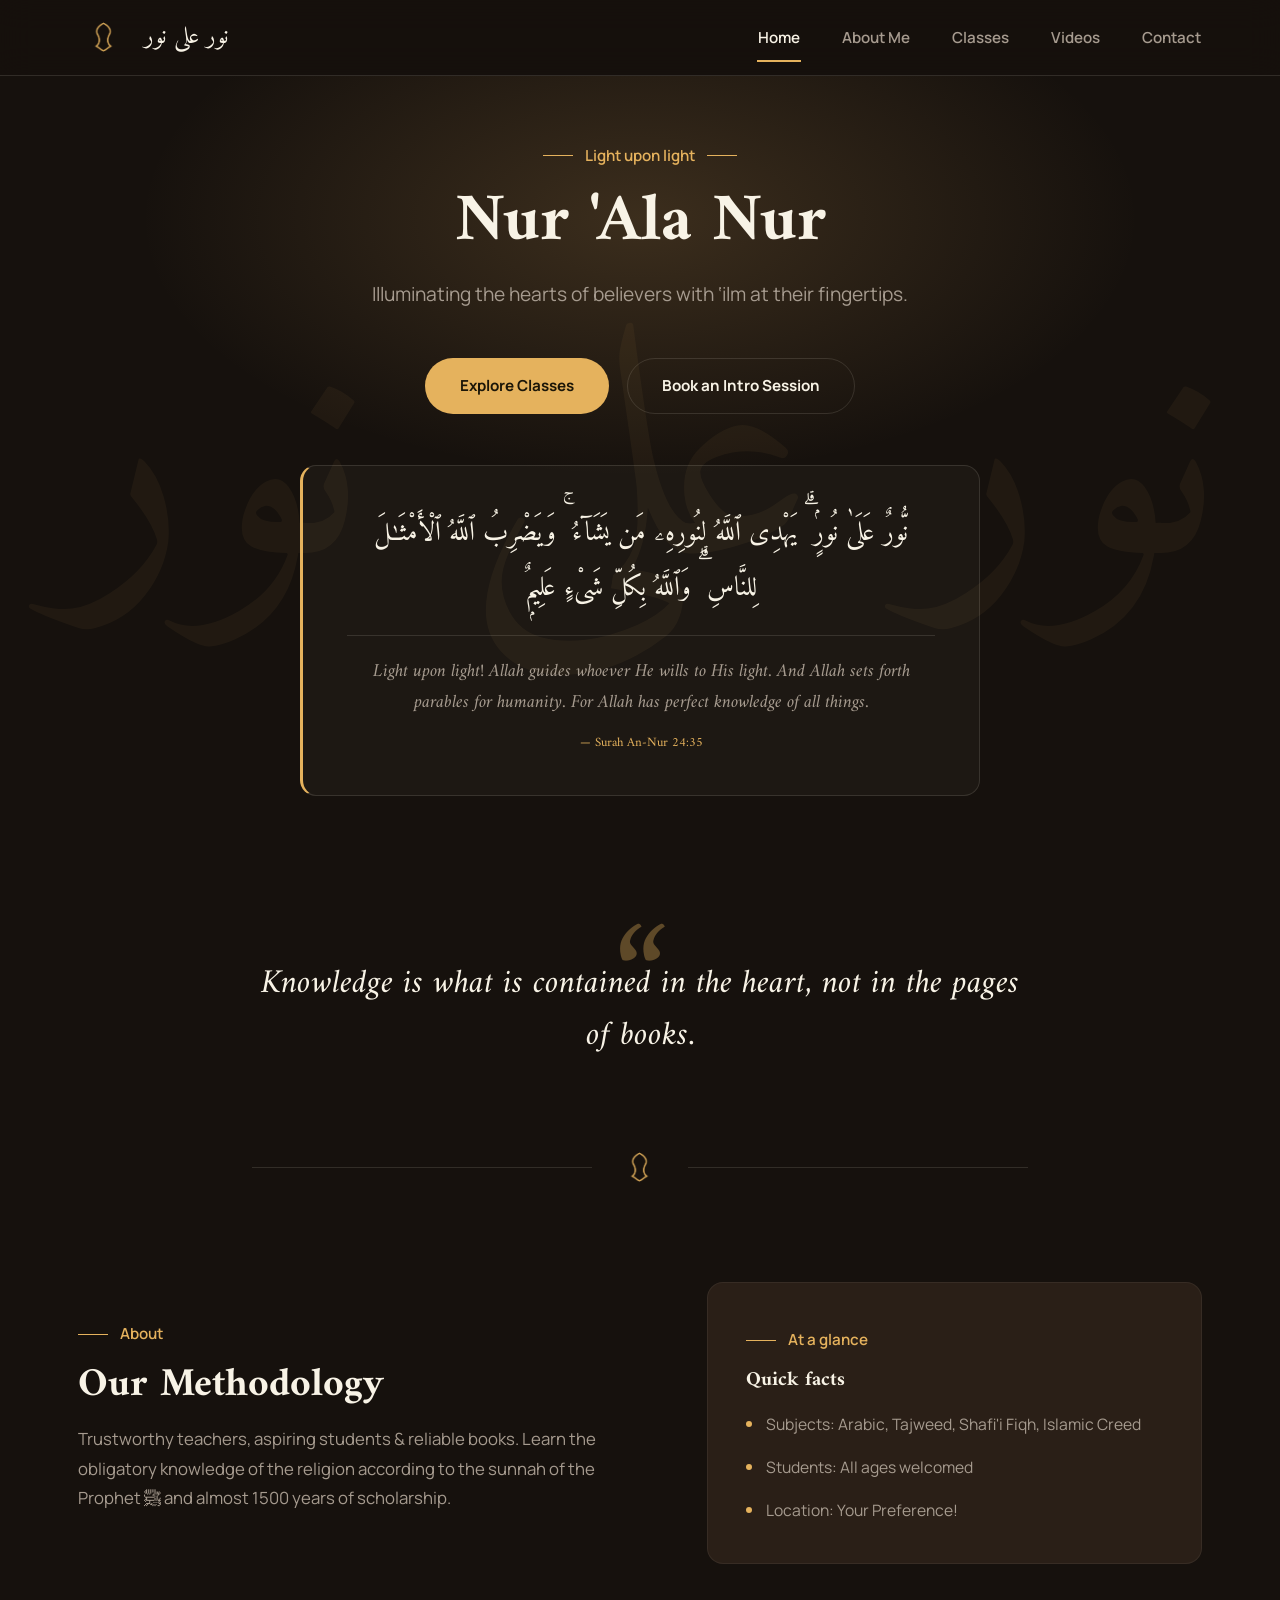
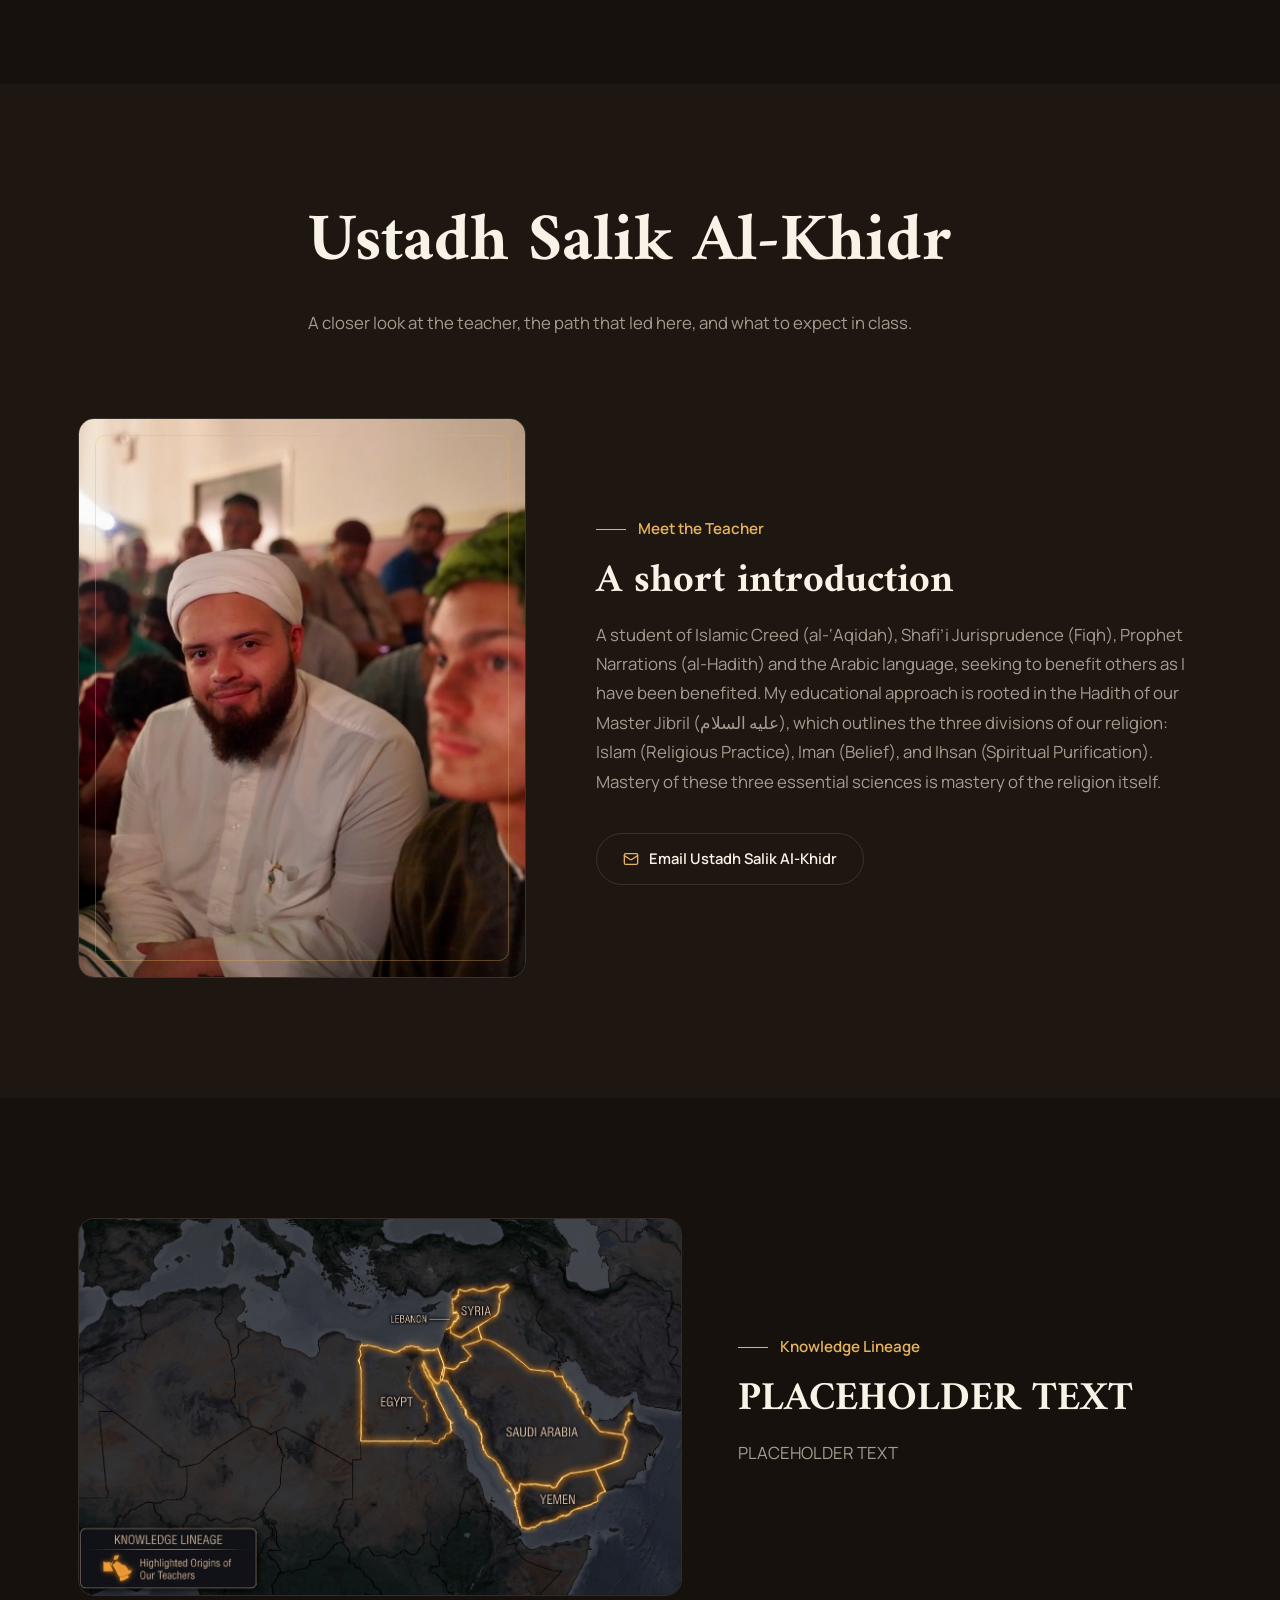
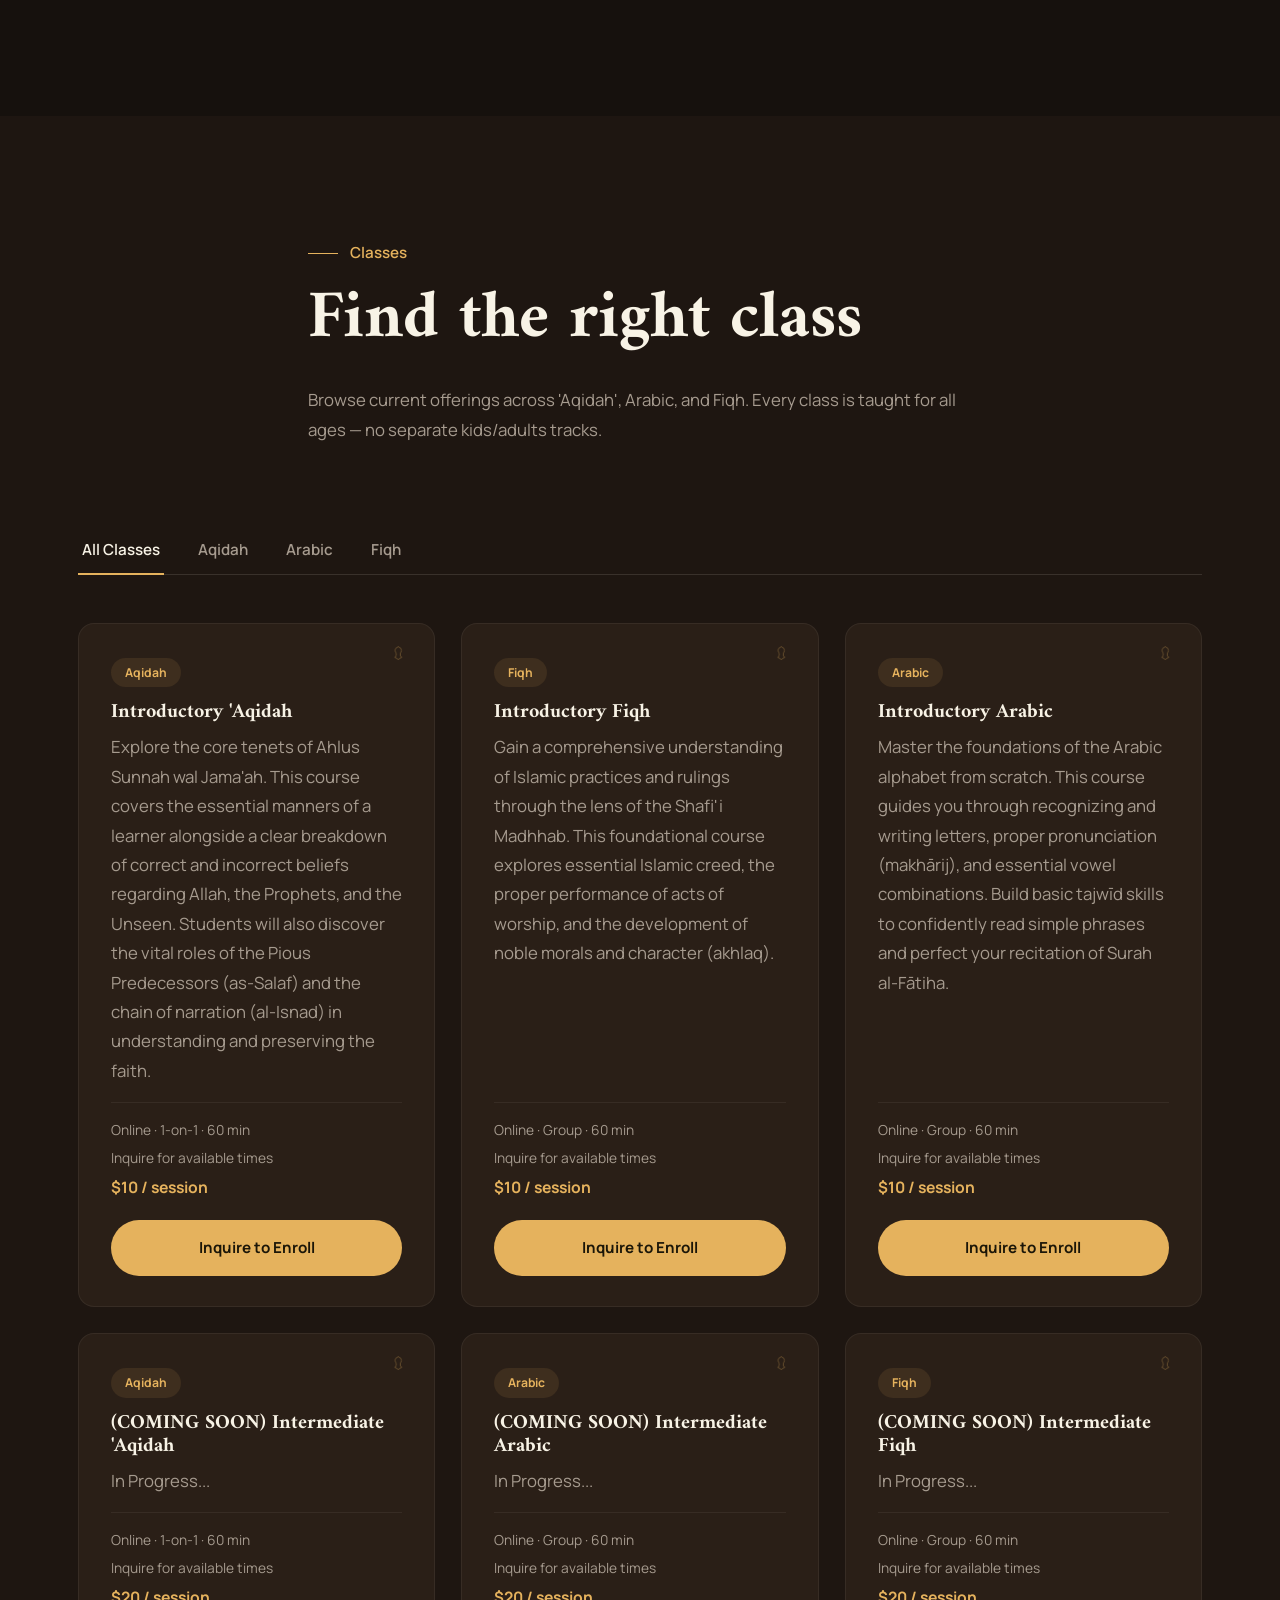
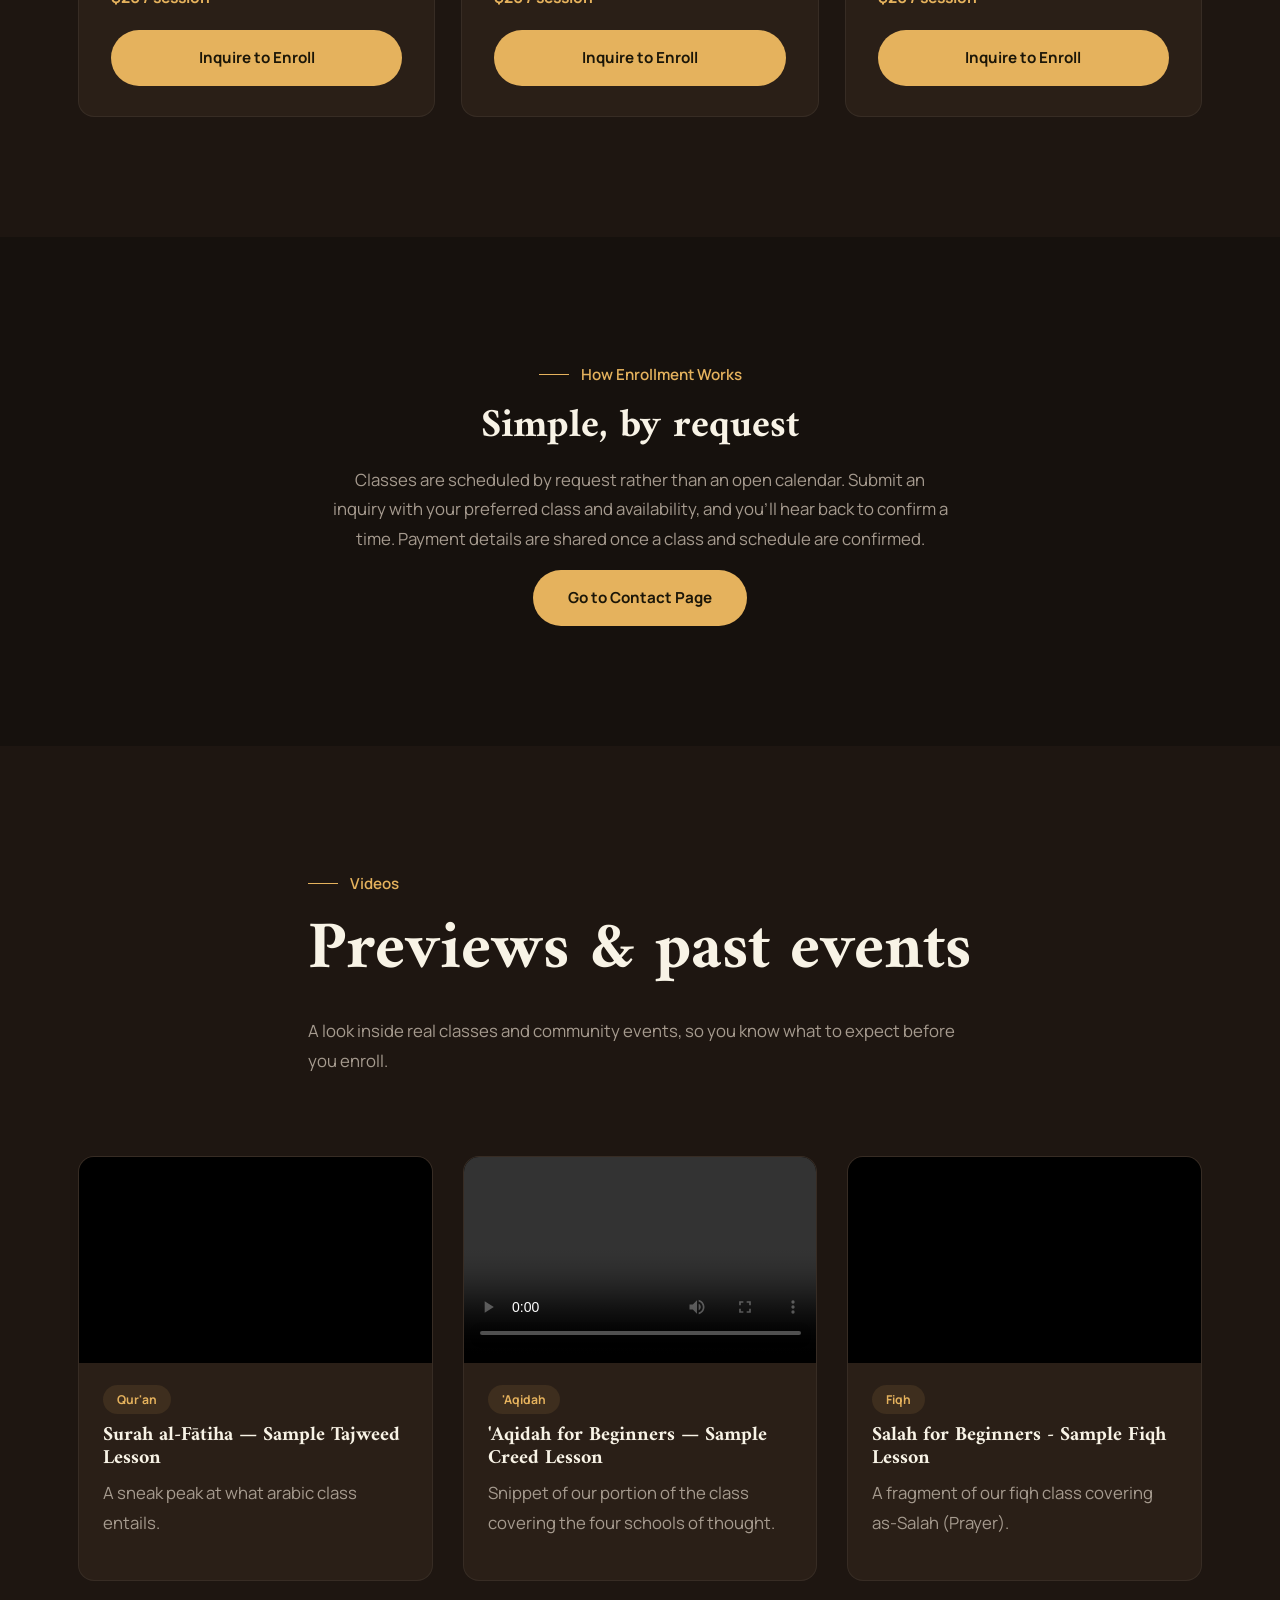
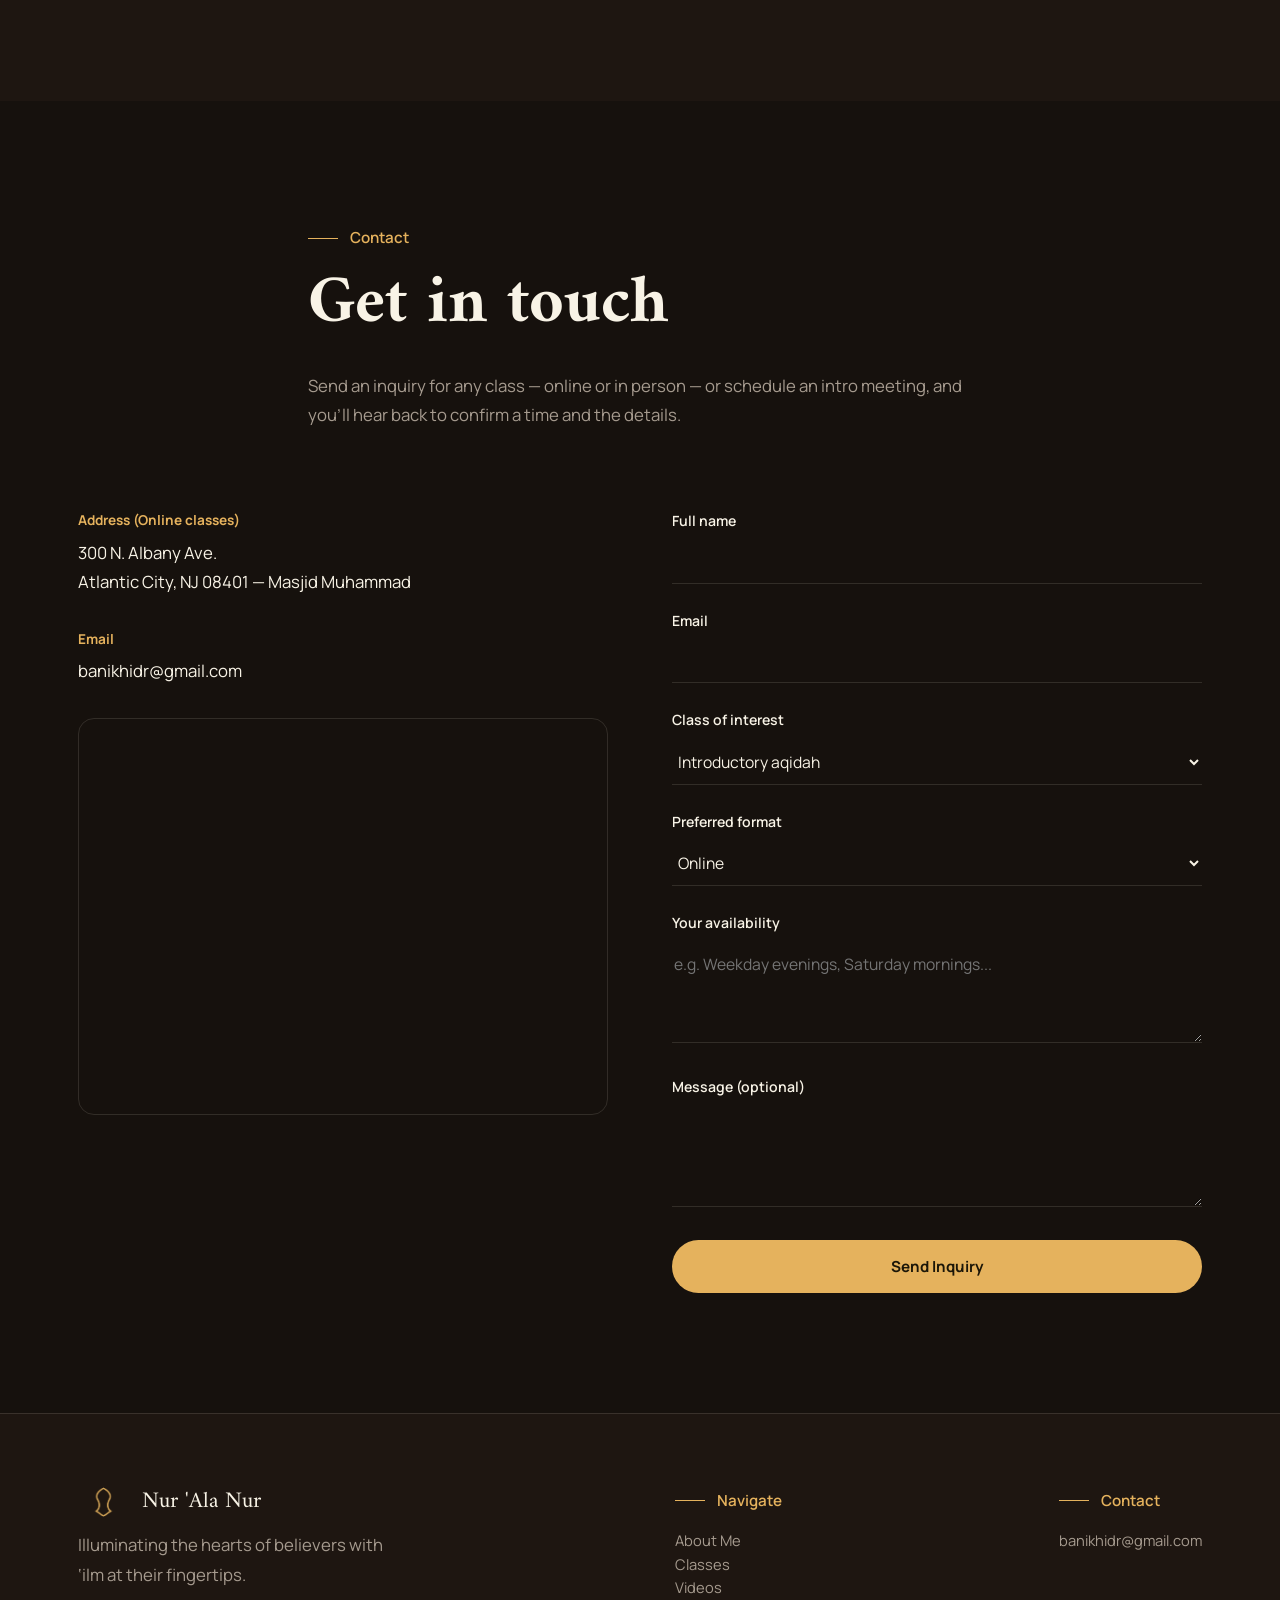
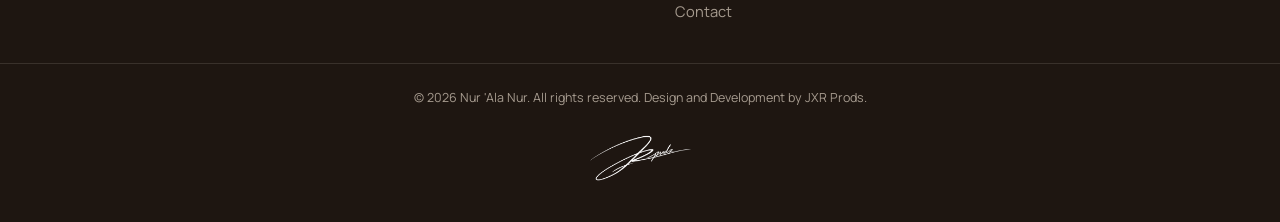
==== commit 14adf36f: "added brown and gold color scheme, added new image in about me, fixed around small css details, fixe" ====
--- a/index.html
+++ b/index.html
@@ -86,13 +86,12 @@
   <!-- ===================== ABOUT ===================== -->
   <section id="about" class="alt">
     <div class="container section-head">
-      <span class="tag-label">About</span>
       <h1>Ustadh Salik Al-Khidr</h1>
       <p>A closer look at the teacher, the path that led here, and what to expect in class.</p>
     </div>
     <div class="container about-layout" style="margin-top:56px;">
       <div class="portrait-frame">
-        <img src="tony.jpg" alt="Ustadh Salik Al-Khidr">
+        <img src="/ton2.jpeg" alt="Ustadh Salik Al-Khidr">
       </div>
       <div>
         <span class="tag-label">Meet the Teacher</span>
--- a/styles.css
+++ b/styles.css
@@ -6,17 +6,17 @@
    rather than a generic dark-mode default.
    =========================================================== */
 :root{
-  --bg:          #0A0E1A;   /* base night-navy */
-  --bg-soft:     #0E1424;   /* slightly lifted band, for alt sections */
-  --surface:     #141C33;   /* cards */
-  --surface-line:rgba(244,238,223,0.08);
-  --line:        rgba(244,238,223,0.14);
-  --gold:        #D3A15C;   /* lantern gold — the one accent */
-  --gold-bright: #F2C883;
-  --gold-dim:    rgba(211,161,92,0.35);
-  --gold-wash:   rgba(211,161,92,0.10);
-  --cream:       #F4EEDF;   /* primary text on dark */
-  --slate:       #929AB2;   /* secondary text */
+  --bg:          #16110D;   /* deep espresso brown */
+  --bg-soft:     #1E1611;   /* slightly lifted dark walnut */
+  --surface:     #2A1F17;   /* rich mocha for cards */
+  --surface-line:rgba(248,243,230,0.06); 
+  --line:        rgba(248,243,230,0.12);
+  --gold:        #E5B25D;   /* warm antique gold accent */
+  --gold-bright: #F8D07C;
+  --gold-dim:    rgba(229,178,93,0.35);
+  --gold-wash:   rgba(229,178,93,0.10);
+  --cream:       #F8F3E6;   /* warm parchment white for primary text */
+  --slate:       #A69B8F;   /* taupe/brownish-grey for secondary text */
 
   --font-display: 'Amiri', serif;
   --font-body:    'Manrope', sans-serif;
@@ -99,13 +99,13 @@
 .site-header{
   position: fixed; top:0; left:0; right:0; z-index: 200;
   height: var(--header-h);
-  background: rgba(10,14,26,0.7);
+  background: rgba(22,17,13,0.7);
   backdrop-filter: blur(16px); -webkit-backdrop-filter: blur(16px);
   border-bottom: 1px solid var(--line);
   transition: background .3s ease, box-shadow .3s ease;
 }
 .site-header.is-scrolled{
-  background: rgba(10,14,26,0.94);
+  background: rgba(22,17,13,0.94);
   box-shadow: 0 14px 34px rgba(0,0,0,0.35);
 }
 .site-header .container{
@@ -141,13 +141,21 @@
 }
 
 @media (max-width: 860px){
-  .nav-toggle{ display:block; }
+  .nav-toggle{ display:block; z-index: 210; } /* keep toggle button clickable above the menu overlay */
   nav.main-nav{
-    position: fixed; inset: var(--header-h) 0 0 0;
-    background: var(--bg);
+    position: fixed;
+    top: 0; 
+    left: 0; 
+    right: 0;
+    height: 100vh;
+    padding-top: var(--header-h);
+    background: rgba(22, 17, 13, 0.75);
+    backdrop-filter: blur(16px);
+    -webkit-backdrop-filter: blur(16px);
     display:flex; align-items:center; justify-content:center;
     opacity:0; visibility:hidden; transform: translateY(-8px);
     transition: opacity .3s ease, transform .3s ease, visibility .3s;
+    z-index: 205;
   }
   nav.main-nav.open{ opacity:1; visibility:visible; transform:none; }
   nav.main-nav ul{ flex-direction:column; align-items:center; gap:34px; }
@@ -479,4 +487,4 @@
 @media (max-width: 480px){
   p{ font-size: 1rem; }
   .container{ padding: 0 20px; }
-}
+}
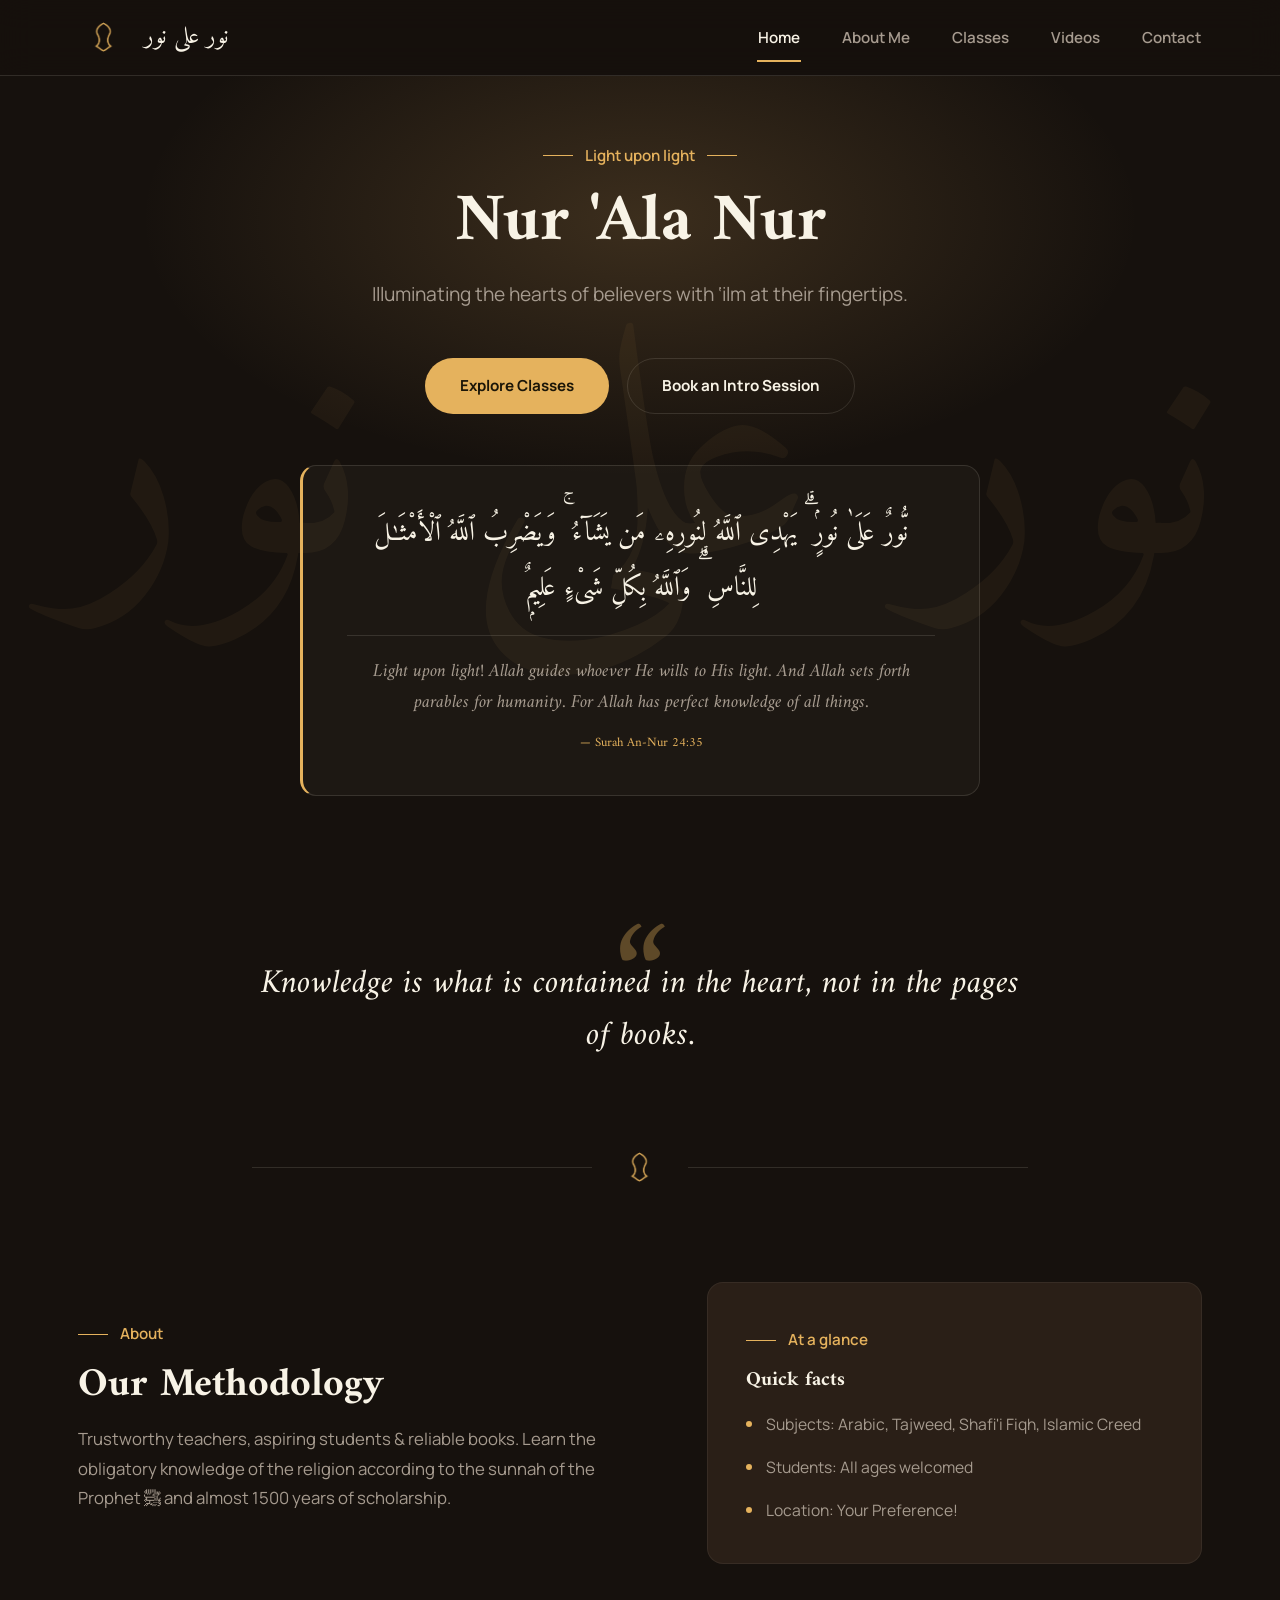
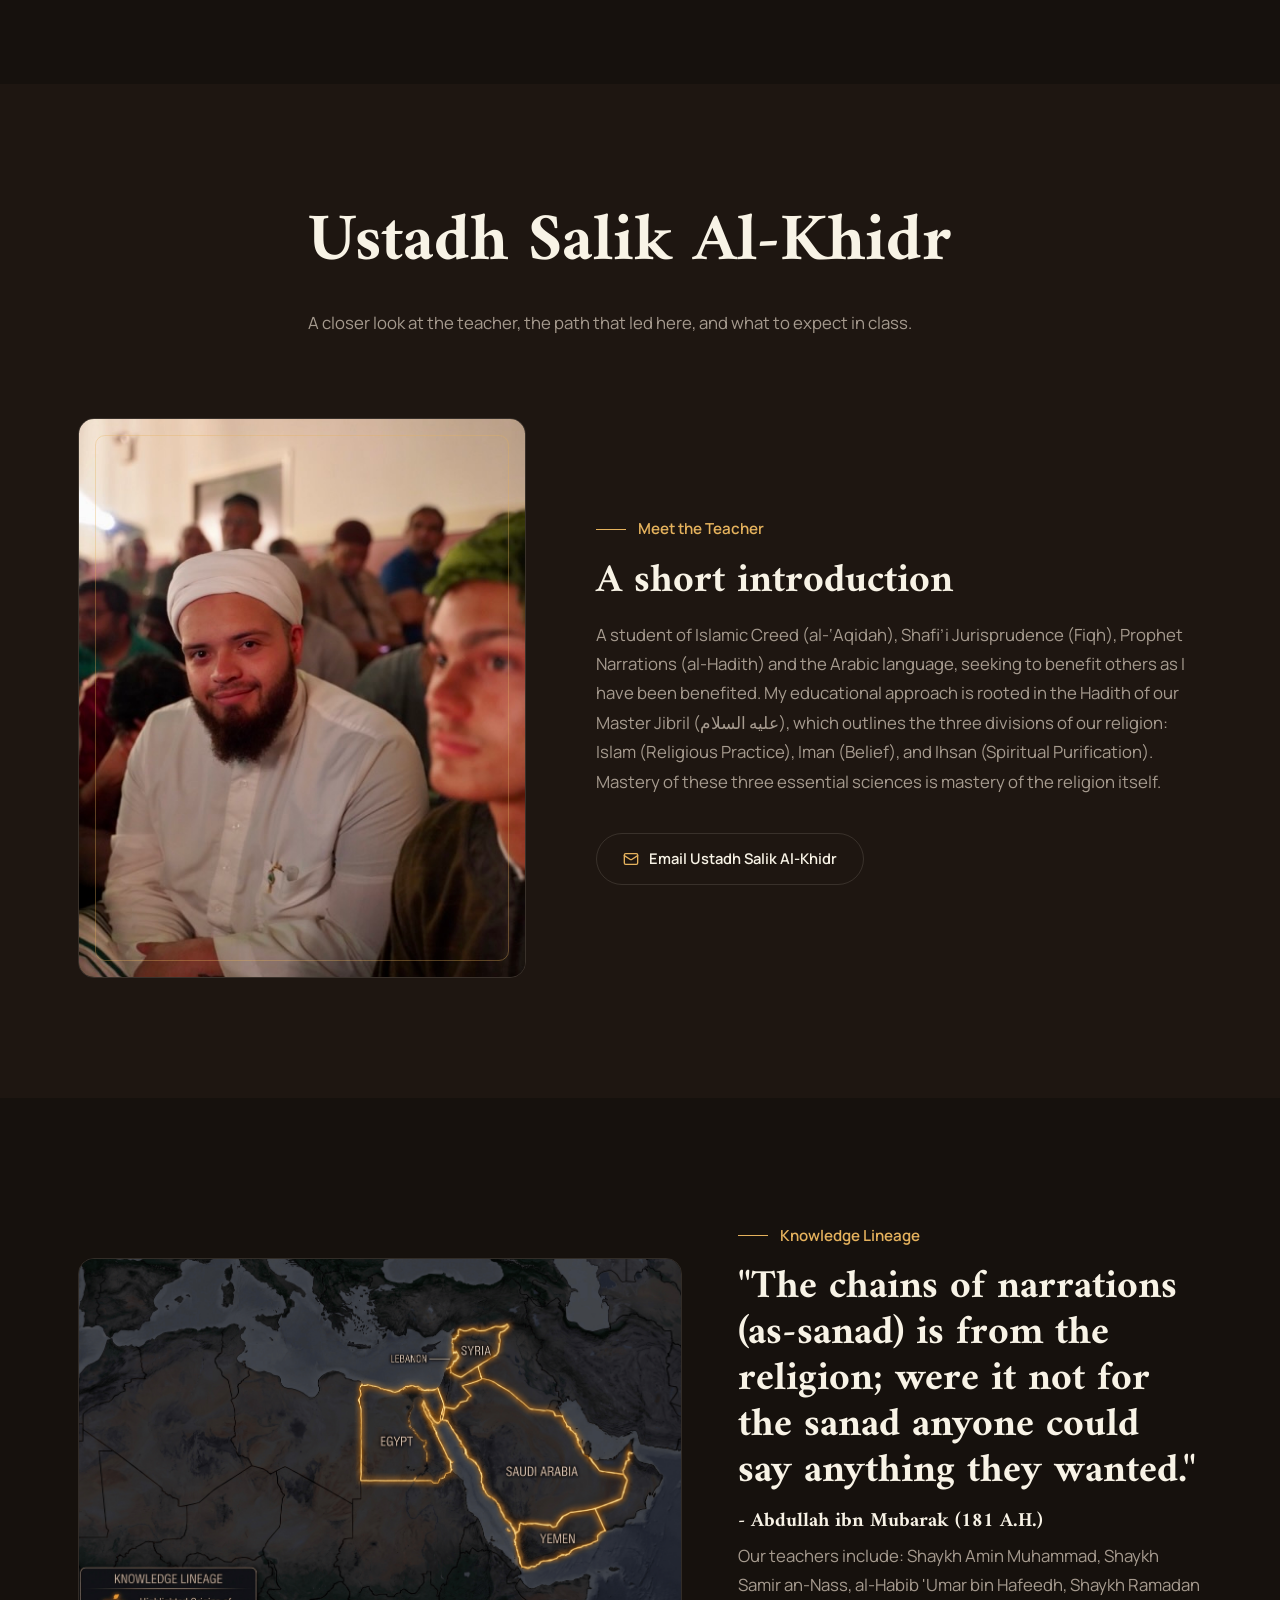
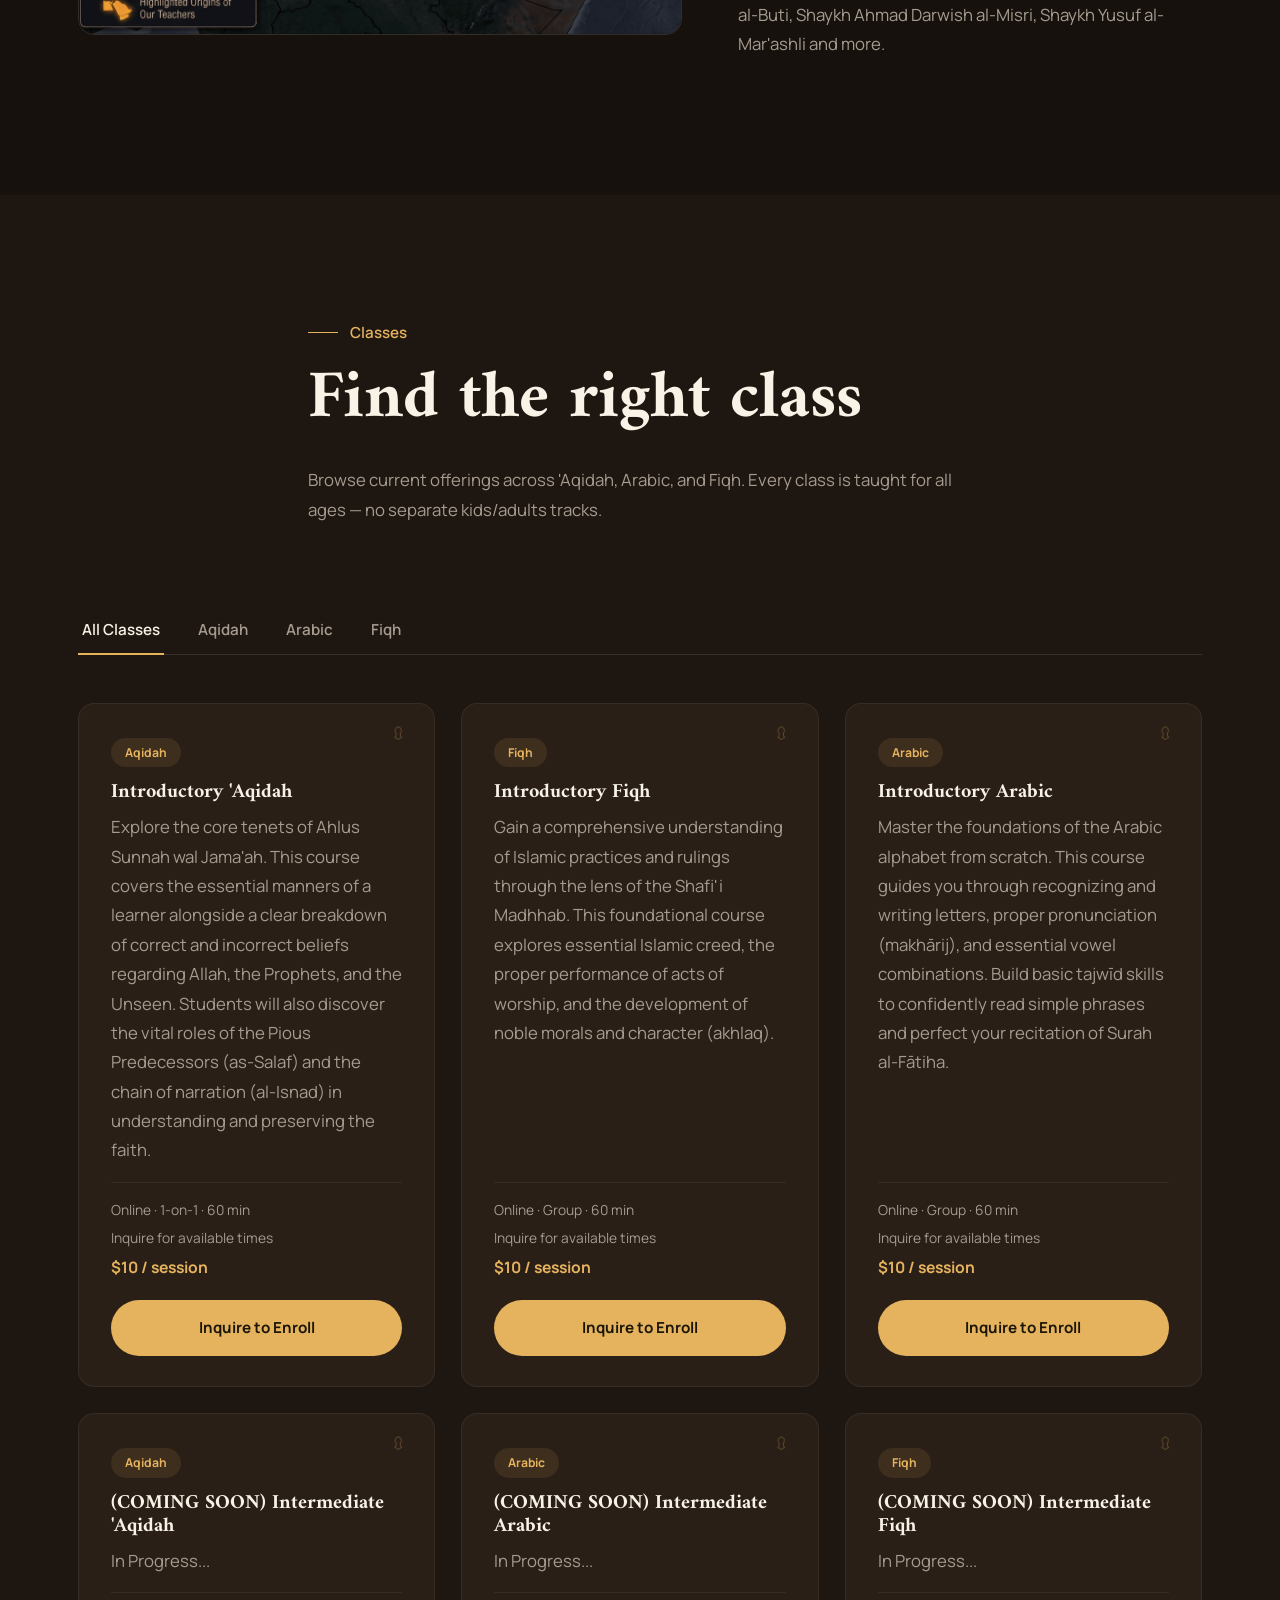
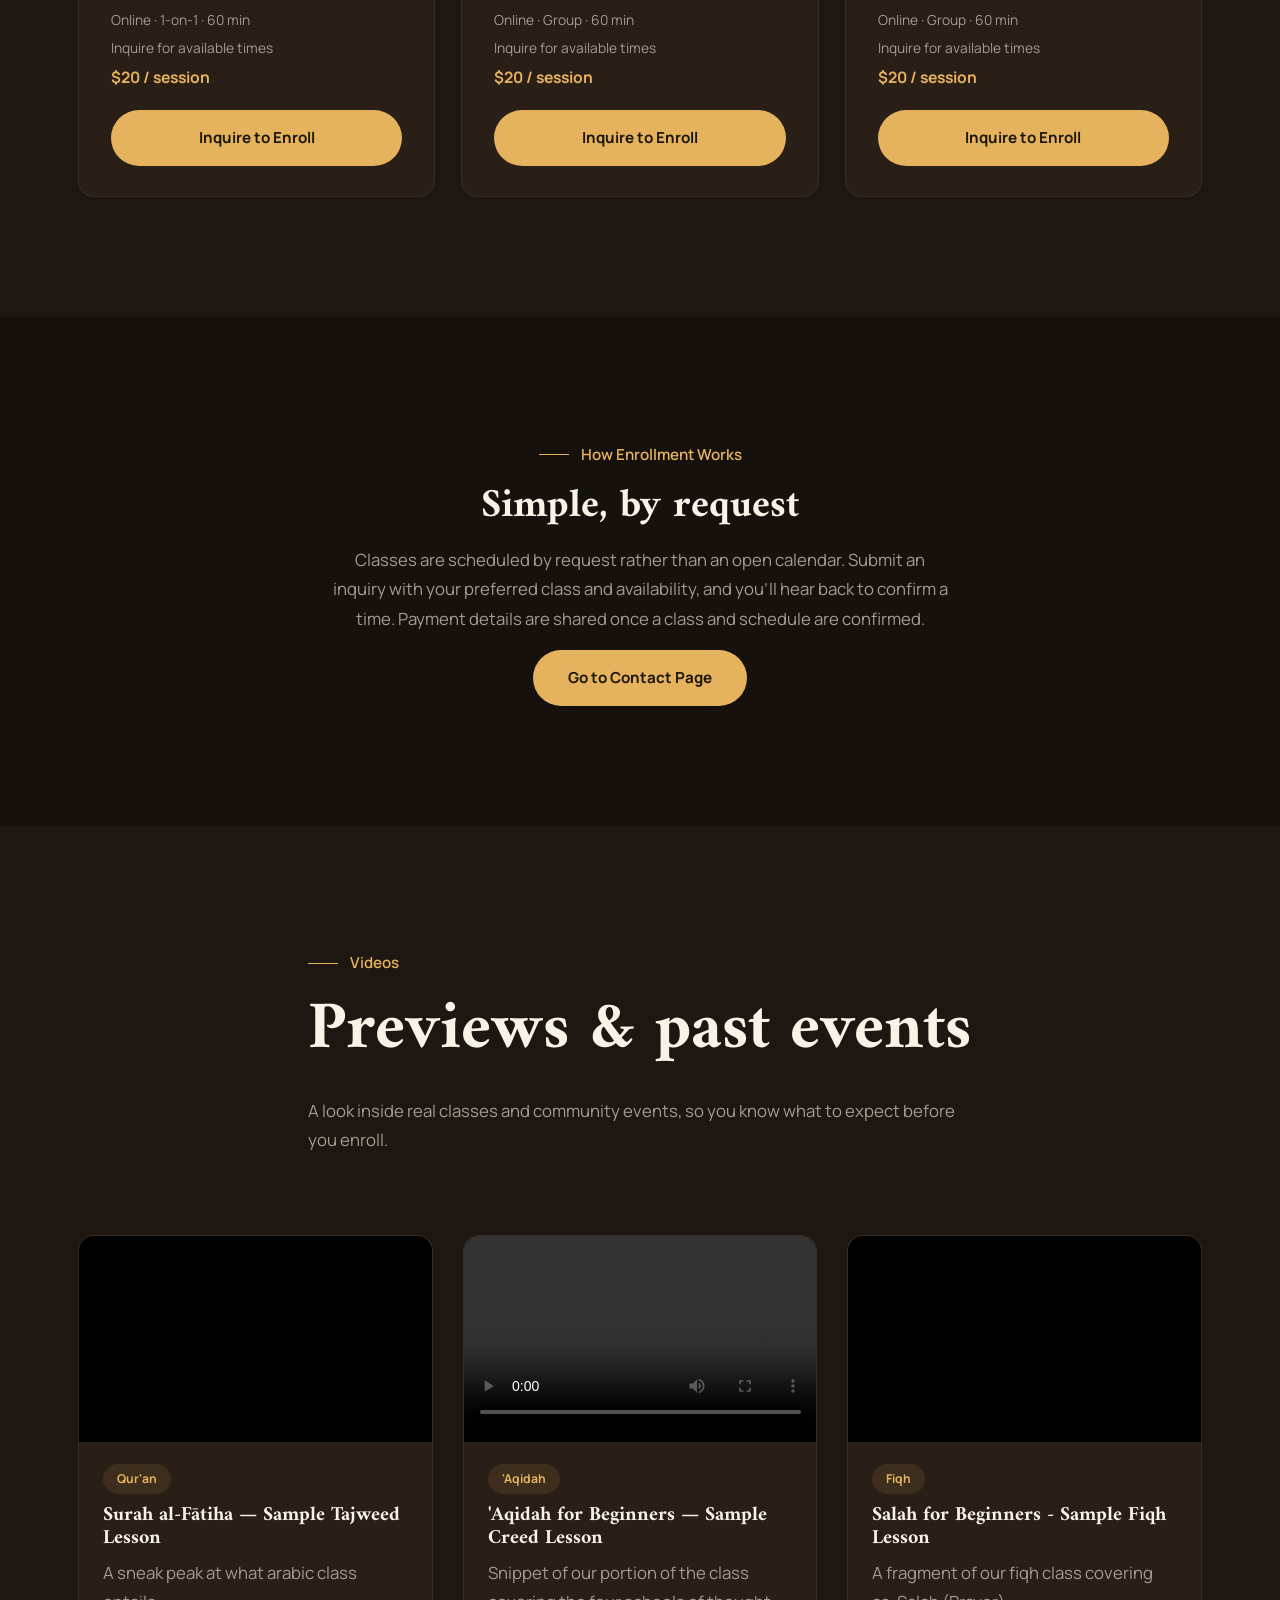
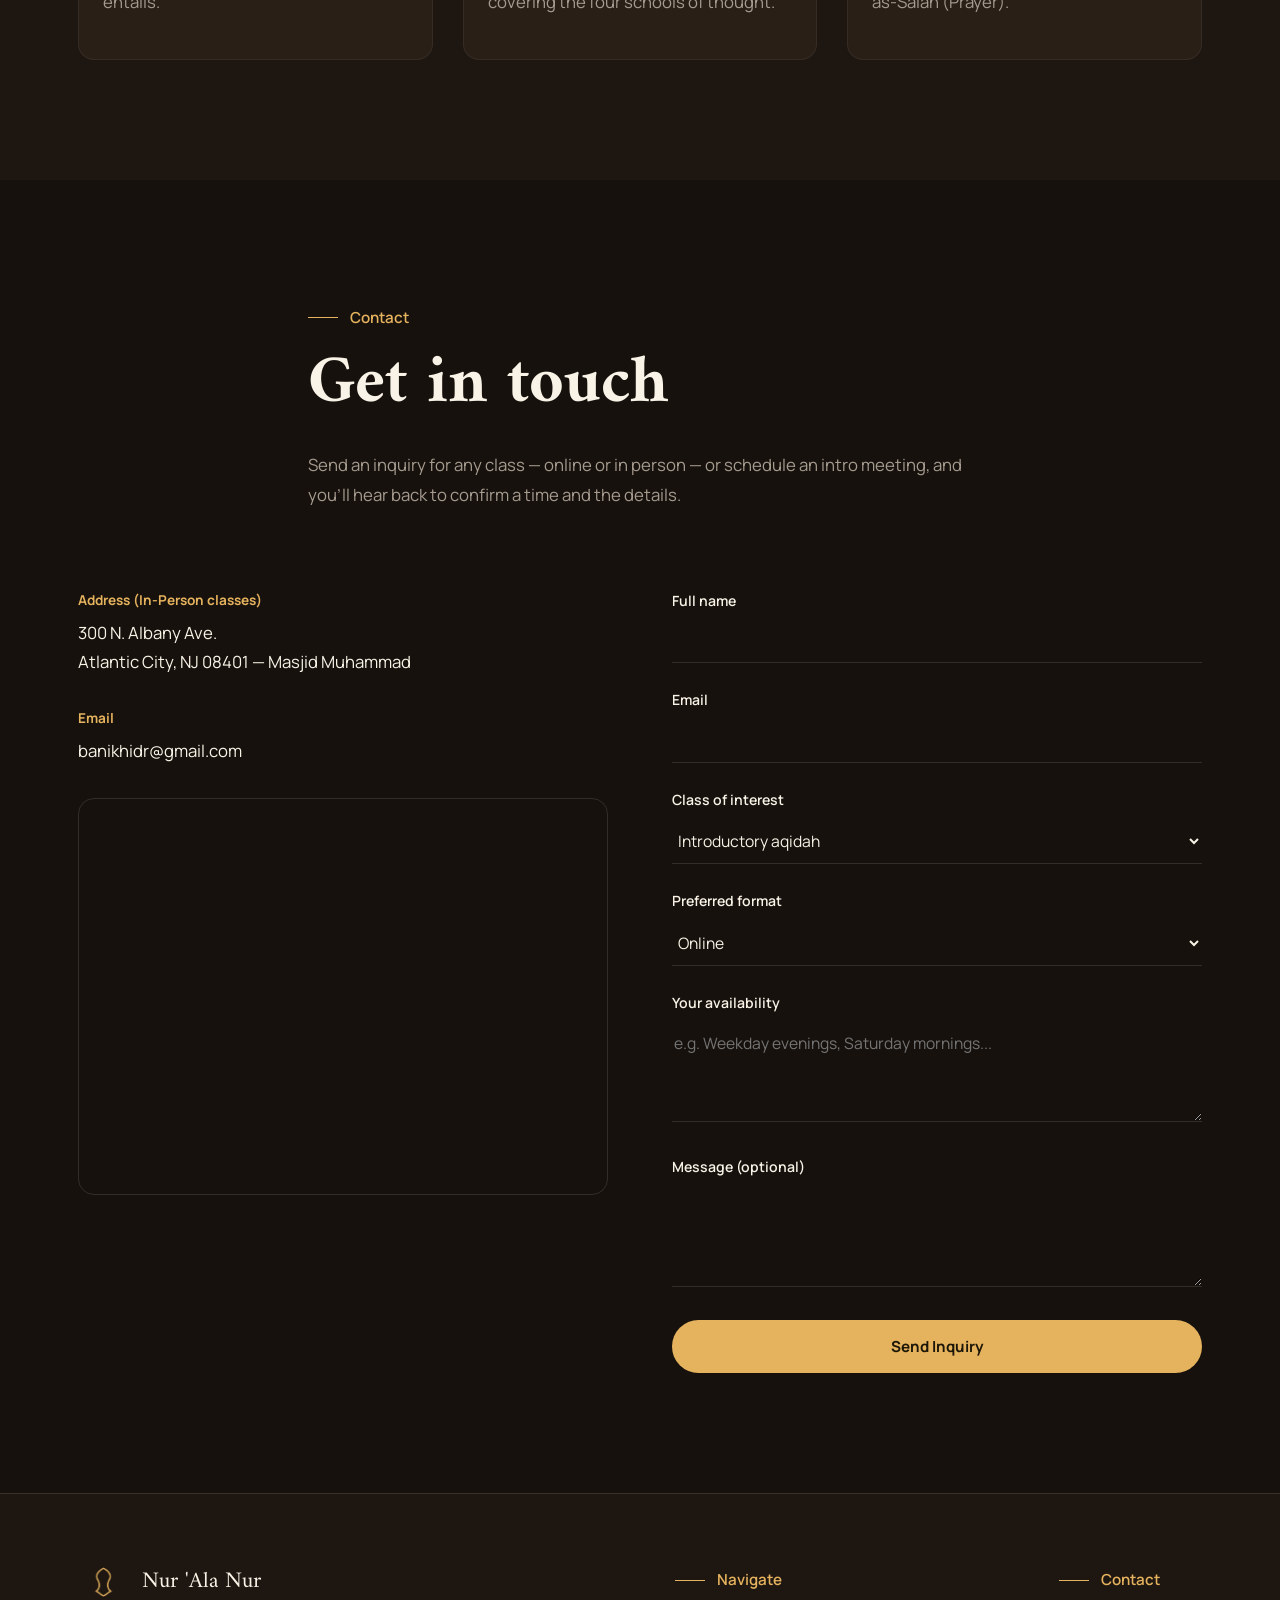
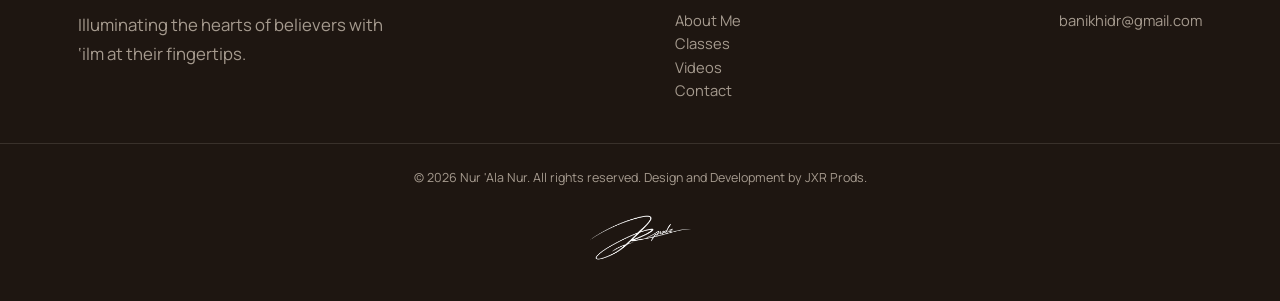
==== commit bcb0dc13: "Removed placeholders." ====
--- a/index.html
+++ b/index.html
@@ -121,8 +121,9 @@
       </div>
       <div>
         <span class="tag-label">Knowledge Lineage</span>
-        <h2>PLACEHOLDER TEXT</h2>
-        <p>PLACEHOLDER TEXT</p>
+        <h2>"The chains of narrations (as-sanad) is from the religion; were it not for the sanad anyone could say anything they wanted."</h2>
+        <h3>- Abdullah ibn Mubarak (181 A.H.)</h3>
+        <p>Our teachers include: Shaykh Amin Muhammad, Shaykh Samir an-Nass, al-Habib 'Umar bin Hafeedh, Shaykh Ramadan al-Buti, Shaykh Ahmad Darwish al-Misri, Shaykh Yusuf al-Mar'ashli and more.</p>
       </div>
     </div>
   </section>
@@ -132,7 +133,7 @@
     <div class="container section-head">
       <span class="tag-label">Classes</span>
       <h1>Find the right class</h1>
-      <p>Browse current offerings across 'Aqidah', Arabic, and Fiqh. Every class is taught for all ages — no
+      <p>Browse current offerings across 'Aqidah, Arabic, and Fiqh. Every class is taught for all ages — no
         separate kids/adults tracks.</p>
     </div>
     <div class="container" style="margin-top:56px;">
@@ -299,7 +300,7 @@
     <div class="container contact-grid" style="margin-top:56px;">
       <div>
         <div class="info-block">
-          <span class="label">Address (Online classes)</span>
+          <span class="label">Address (In-Person classes)</span>
           <p>300 N. Albany Ave.<br>Atlantic City, NJ 08401 — Masjid Muhammad</p>
         </div>
         <div class="info-block">
